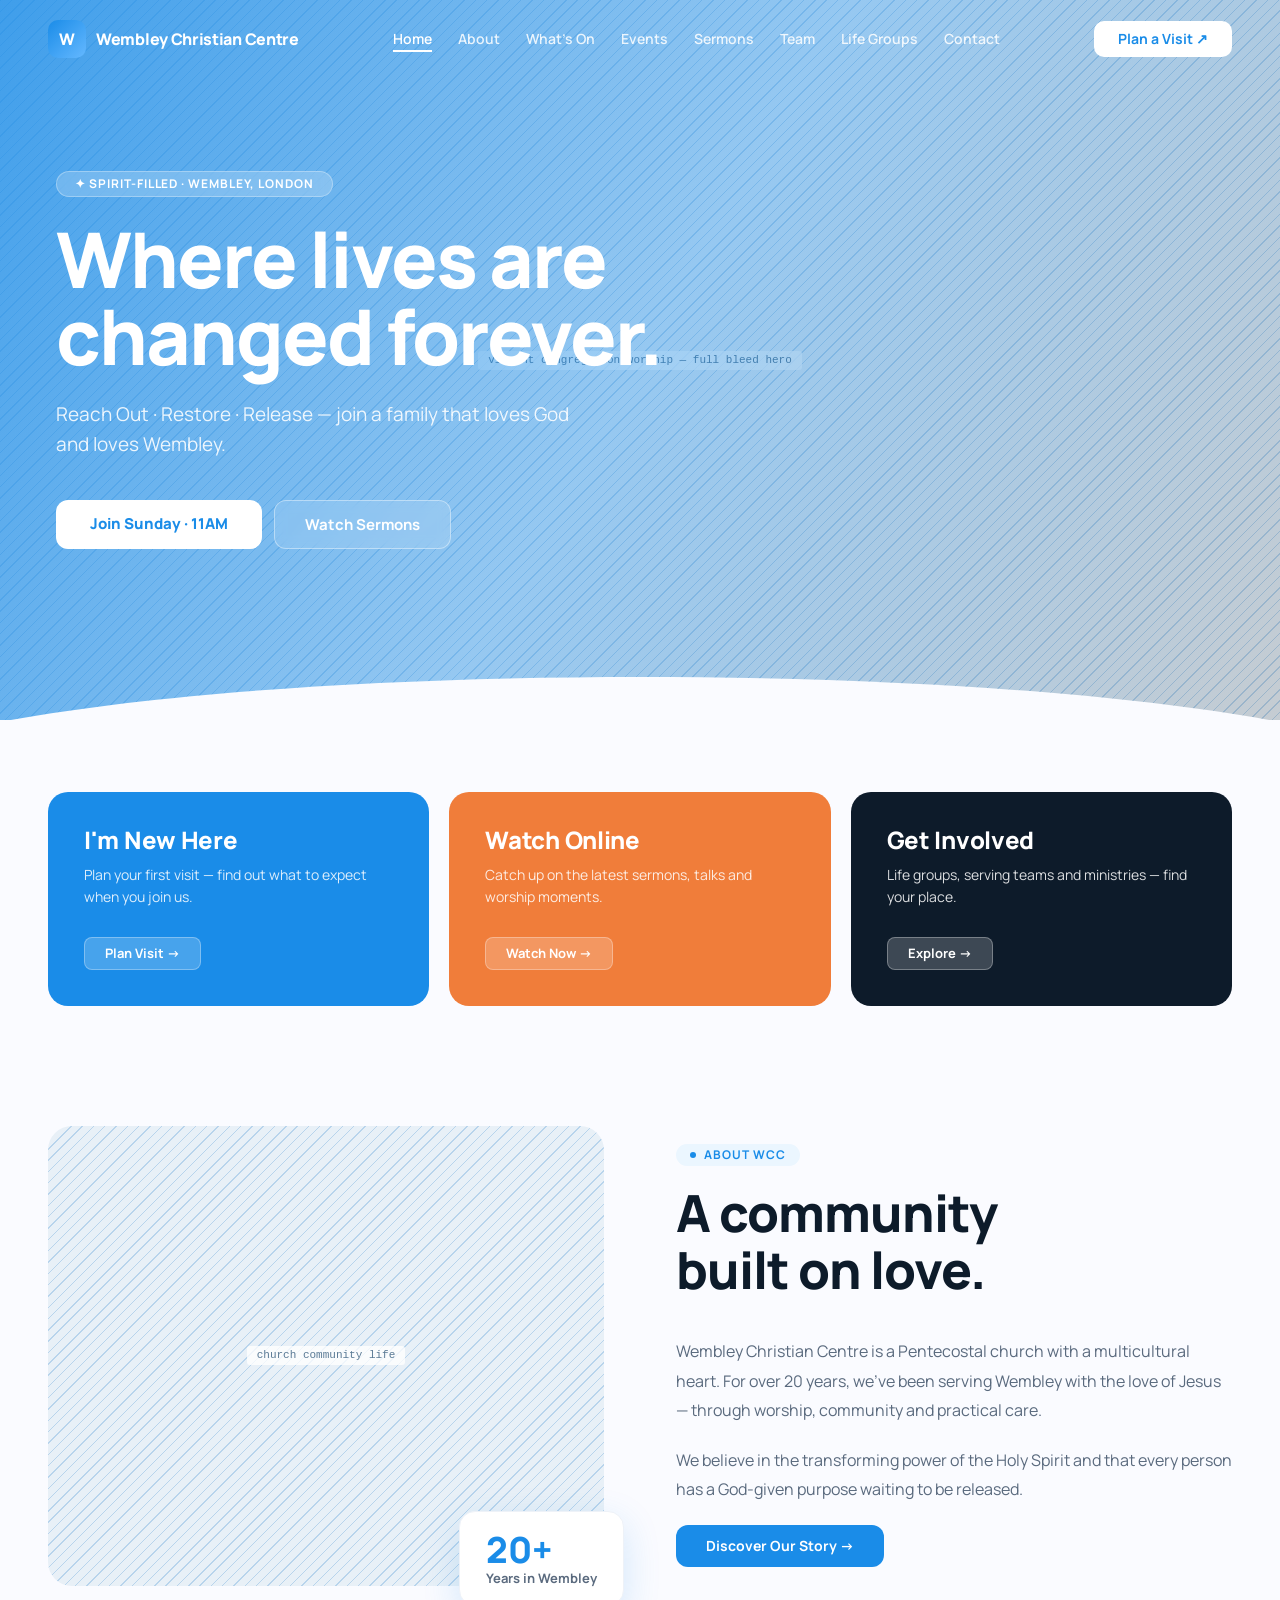
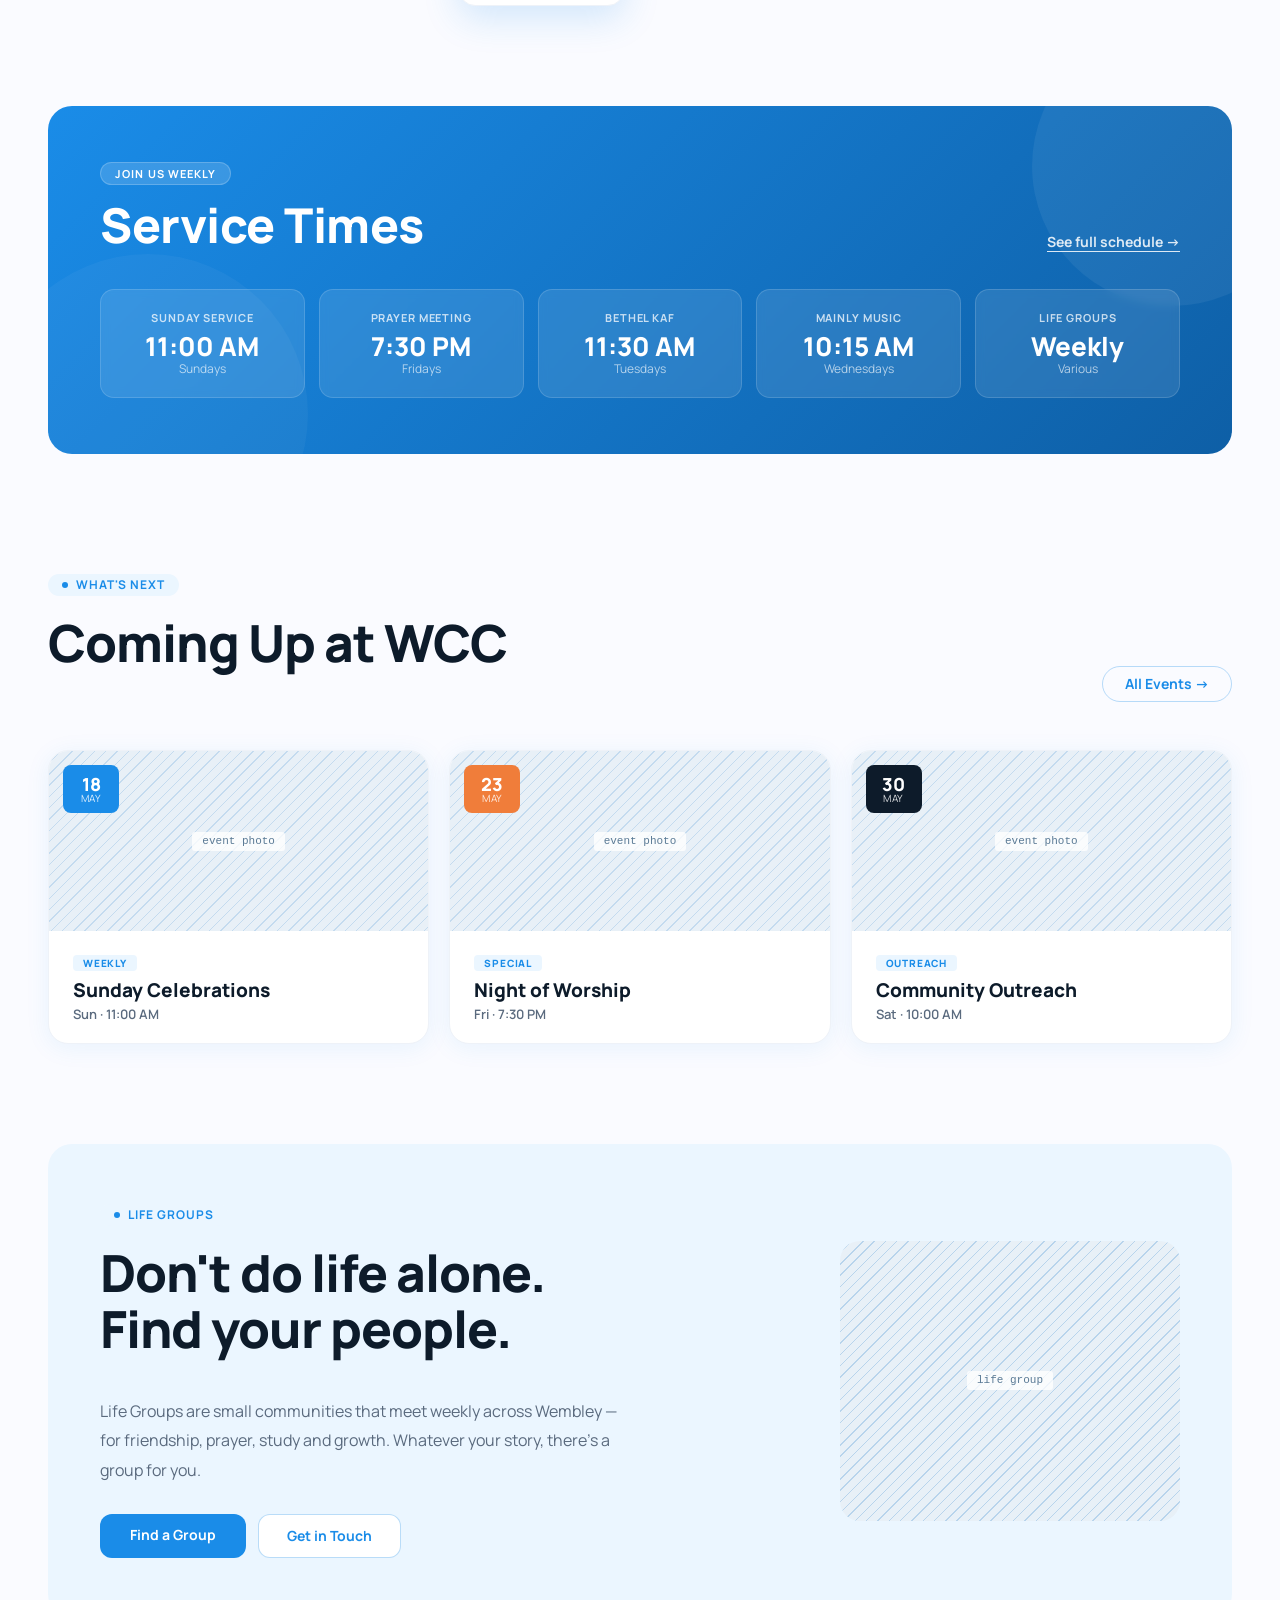
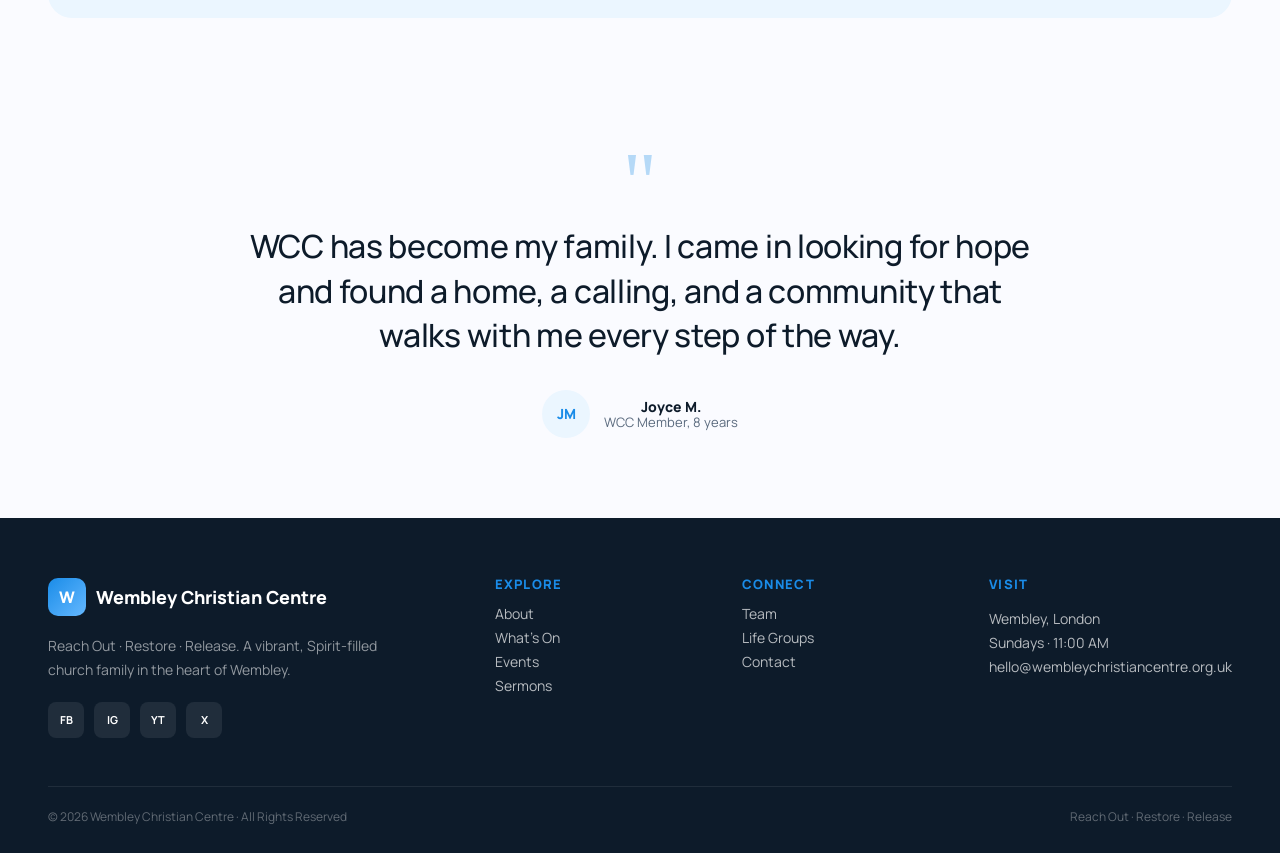
==== wcc-site/index.html @ 2cfce7b0 "Add full WCC website — 8-page static site (Design B Sunrise) Pure HTML/CSS implementation of the Wem" ====
<!DOCTYPE html>
<html lang="en">
<head>
  <meta charset="UTF-8">
  <meta name="viewport" content="width=device-width, initial-scale=1.0">
  <title>Wembley Christian Centre — Reach Out · Restore · Release</title>
  <link rel="preconnect" href="https://fonts.googleapis.com">
  <link rel="preconnect" href="https://fonts.gstatic.com" crossorigin>
  <link href="https://fonts.googleapis.com/css2?family=Manrope:wght@300;400;500;600;700;800;900&display=swap" rel="stylesheet">
  <link rel="stylesheet" href="shared.css">
  <style>
    *, *::before, *::after { margin: 0; padding: 0; box-sizing: border-box; }

    :root {
      --blue:      #1A8CE8;
      --blue-dark: #0E5FA6;
      --blue-soft: #EBF6FF;
      --orange:    #F07D3A;
      --dark:      #0D1B2A;
      --muted:     #5A6A7E;
      --bg:        #FAFBFF;
      --font:      'Manrope', sans-serif;
    }

    html { scroll-behavior: smooth; }
    body { background: var(--bg); font-family: var(--font); color: var(--dark); line-height: 1; }
    a { color: inherit; text-decoration: none; }
    img { display: block; width: 100%; }

    /* ── Placeholder image ── */
    .img-placeholder {
      width: 100%;
      background: repeating-linear-gradient(135deg, #b8d4ec 0, #b8d4ec 1px, #e8f0f7 0, #e8f0f7 8px);
      display: flex; align-items: center; justify-content: center;
    }
    .img-placeholder span {
      font-family: monospace; font-size: 11px; color: #5a7a95;
      background: rgba(255,255,255,0.78); padding: 4px 10px; border-radius: 3px;
    }

    /* ─────────────────────────────────
       NAV
    ───────────────────────────────── */
    .nav {
      display: flex; justify-content: space-between; align-items: center;
      padding: 20px 48px;
      position: absolute; top: 0; left: 0; right: 0; z-index: 20;
    }
    .nav--light {
      position: relative;
      background: #fff;
      border-bottom: 1px solid #EEF2F8;
    }
    .nav__logo {
      display: flex; align-items: center; gap: 10px;
    }
    .nav__logo-mark {
      width: 38px; height: 38px; border-radius: 10px;
      background: linear-gradient(135deg, var(--blue), #64B8FF);
      display: flex; align-items: center; justify-content: center;
      flex-shrink: 0;
    }
    .nav__logo-mark span { color: #fff; font-weight: 900; font-size: 16px; }
    .nav__logo-name { font-size: 16px; font-weight: 800; color: #fff; letter-spacing: -0.3px; }
    .nav__links {
      display: flex; gap: 26px; list-style: none; font-size: 14px; font-weight: 600;
    }
    .nav__links a {
      color: rgba(255,255,255,0.85);
      padding-bottom: 2px;
      border-bottom: 2px solid transparent;
    }
    .nav__links a.active {
      color: #fff;
      border-bottom-color: #fff;
    }
    .nav__cta {
      background: #fff; color: var(--blue);
      border-radius: 10px; padding: 11px 24px;
      font-weight: 700; font-size: 14px;
      white-space: nowrap;
    }

    /* ─────────────────────────────────
       HERO
    ───────────────────────────────── */
    .hero {
      position: relative; overflow: hidden; height: 720px;
    }
    .hero__bg {
      position: absolute; inset: 0; height: 100%;
    }
    .hero__overlay {
      position: absolute; inset: 0;
      background: linear-gradient(120deg, rgba(26,140,232,0.82) 0%, rgba(26,140,232,0.4) 50%, rgba(0,0,0,0.15) 100%);
    }
    .hero__content {
      position: absolute; inset: 0;
      display: flex; flex-direction: column; justify-content: center;
      padding: 0 56px; max-width: 740px;
    }
    .hero__badge {
      background: rgba(255,255,255,0.2); backdrop-filter: blur(8px);
      border-radius: 40px; padding: 6px 18px;
      width: fit-content; margin-bottom: 24px;
      border: 1px solid rgba(255,255,255,0.3);
      font-size: 12px; font-weight: 700; color: #fff; letter-spacing: 0.08em;
    }
    .hero__h1 {
      font-size: clamp(48px, 6vw, 84px); font-weight: 900; color: #fff;
      line-height: 1.0; letter-spacing: -2px; margin-bottom: 24px;
    }
    .hero__sub {
      font-size: 19px; color: rgba(255,255,255,0.88); line-height: 1.6;
      margin-bottom: 40px; max-width: 520px;
    }
    .hero__btns { display: flex; gap: 12px; }
    .btn-white {
      background: #fff; color: var(--blue);
      border-radius: 12px; padding: 16px 34px;
      font-family: var(--font); font-weight: 800; font-size: 15px;
      display: inline-block;
    }
    .btn-ghost {
      background: rgba(255,255,255,0.12); color: #fff;
      border: 1.5px solid rgba(255,255,255,0.4);
      border-radius: 12px; padding: 16px 30px;
      font-family: var(--font); font-weight: 700; font-size: 15px;
      backdrop-filter: blur(6px); display: inline-block;
    }

    /* Curve divider */
    .curve-divider {
      position: absolute; bottom: -2px; left: 0; right: 0;
    }
    .curve-divider svg { width: 100%; height: 60px; display: block; }

    /* ─────────────────────────────────
       QUICK LINKS
    ───────────────────────────────── */
    .quick-links {
      padding: 72px 48px 60px; max-width: 1280px; margin: 0 auto;
    }
    .quick-links__grid {
      display: grid; grid-template-columns: repeat(3, 1fr); gap: 20px;
    }
    .quick-card {
      border-radius: 20px; padding: 36px; color: #fff; display: block;
      transition: transform 0.2s;
    }
    .quick-card:hover { transform: translateY(-3px); }
    .quick-card__title { font-size: 24px; font-weight: 800; margin-bottom: 12px; letter-spacing: -0.3px; }
    .quick-card__desc { font-size: 14px; opacity: 0.85; line-height: 1.6; margin-bottom: 28px; }
    .quick-card__btn {
      background: rgba(255,255,255,0.2); color: #fff;
      border: 1px solid rgba(255,255,255,0.3);
      border-radius: 8px; padding: 9px 20px;
      font-weight: 700; font-size: 13px; display: inline-block;
    }

    /* ─────────────────────────────────
       ABOUT
    ───────────────────────────────── */
    .about {
      padding: 60px 48px; max-width: 1280px; margin: 0 auto;
      display: grid; grid-template-columns: 1fr 1fr; gap: 72px; align-items: center;
    }
    .about__img-wrap { position: relative; }
    .about__img-wrap .img-placeholder { border-radius: 24px; height: 460px; }
    .about__stat {
      position: absolute; bottom: -20px; right: -20px;
      background: #fff; border-radius: 16px; padding: 20px 26px;
      box-shadow: 0 12px 36px rgba(26,140,232,0.18);
      border: 1px solid #EEF2F8;
    }
    .about__stat-num { font-size: 36px; font-weight: 900; color: var(--blue); line-height: 1; }
    .about__stat-label { font-size: 13px; color: var(--muted); font-weight: 700; margin-top: 4px; }
    .about__body { font-size: 16px; color: var(--muted); line-height: 1.85; margin-bottom: 20px; }
    .btn-blue {
      background: var(--blue); color: #fff;
      border-radius: 12px; padding: 14px 30px;
      font-family: var(--font); font-weight: 700; font-size: 14px;
      display: inline-block;
    }

    /* ─────────────────────────────────
       SERVICE TIMES
    ───────────────────────────────── */
    .service-times { padding: 60px 48px; max-width: 1280px; margin: 0 auto; }
    .service-times__card {
      background: linear-gradient(135deg, var(--blue) 0%, var(--blue-dark) 100%);
      border-radius: 24px; padding: 56px 52px; color: #fff;
      position: relative; overflow: hidden;
    }
    .service-times__card::before {
      content: ''; position: absolute; top: -80px; right: -80px;
      width: 280px; height: 280px; border-radius: 50%;
      background: rgba(255,255,255,0.06);
    }
    .service-times__card::after {
      content: ''; position: absolute; bottom: -120px; left: -60px;
      width: 320px; height: 320px; border-radius: 50%;
      background: rgba(255,255,255,0.04);
    }
    .service-times__inner { position: relative; }
    .service-times__header {
      display: flex; justify-content: space-between; align-items: flex-end; margin-bottom: 40px;
    }
    .service-times__kicker {
      display: inline-flex; align-items: center; gap: 8px;
      background: rgba(255,255,255,0.15); border-radius: 40px; padding: 5px 14px;
      margin-bottom: 16px; border: 1px solid rgba(255,255,255,0.2);
      font-size: 11px; font-weight: 700; letter-spacing: 0.1em; text-transform: uppercase;
    }
    .service-times__h2 {
      font-size: clamp(32px, 4vw, 48px); font-weight: 800; letter-spacing: -0.5px;
    }
    .service-times__see-all {
      font-size: 14px; font-weight: 700; color: #fff;
      text-decoration: underline; text-underline-offset: 4px; opacity: 0.85;
    }
    .service-times__grid {
      display: grid; grid-template-columns: repeat(5, 1fr); gap: 14px;
    }
    .service-card {
      background: rgba(255,255,255,0.1); border-radius: 14px; padding: 22px 16px;
      text-align: center; border: 1px solid rgba(255,255,255,0.15);
      backdrop-filter: blur(4px);
    }
    .service-card__label {
      font-size: 11px; font-weight: 700; opacity: 0.75;
      text-transform: uppercase; letter-spacing: 0.08em; margin-bottom: 10px;
    }
    .service-card__time { font-size: 26px; font-weight: 900; line-height: 1; margin-bottom: 4px; }
    .service-card__day { font-size: 12px; opacity: 0.65; }

    /* ─────────────────────────────────
       EVENTS PREVIEW
    ───────────────────────────────── */
    .events-preview { padding: 60px 48px 40px; max-width: 1280px; margin: 0 auto; }
    .section-header {
      display: flex; justify-content: space-between; align-items: flex-end; margin-bottom: 40px;
    }
    .section-header__link {
      font-size: 14px; font-weight: 700; color: var(--blue);
      padding: 10px 22px;
      border: 1.5px solid rgba(26,140,232,0.3); border-radius: 50px;
      margin-bottom: 8px;
    }
    .events-grid { display: grid; grid-template-columns: repeat(3, 1fr); gap: 20px; }
    .event-card {
      background: #fff; border-radius: 20px; overflow: hidden;
      box-shadow: 0 4px 24px rgba(26,140,232,0.08);
      border: 1px solid #EEF2F8;
    }
    .event-card__img { position: relative; height: 180px; }
    .event-card__img .img-placeholder {
      position: absolute; inset: 0; height: 100%;
      background: repeating-linear-gradient(135deg, #c4dbef 0, #c4dbef 1px, #e8f0f7 0, #e8f0f7 8px);
    }
    .event-card__date-badge {
      position: absolute; top: 14px; left: 14px;
      color: #fff; border-radius: 8px; padding: 10px 12px;
      text-align: center; min-width: 56px;
    }
    .event-card__date-num { font-size: 18px; font-weight: 900; line-height: 1; }
    .event-card__date-mon { font-size: 10px; opacity: 0.85; text-transform: uppercase; letter-spacing: 0.05em; }
    .event-card__body { padding: 22px 24px; }
    .event-card__tag {
      display: inline-block; background: var(--blue-soft); color: var(--blue);
      font-size: 10px; font-weight: 800; padding: 3px 10px; border-radius: 4px;
      margin-bottom: 10px; text-transform: uppercase; letter-spacing: 0.08em;
    }
    .event-card__title { font-size: 19px; font-weight: 800; color: var(--dark); margin-bottom: 8px; }
    .event-card__time { font-size: 13px; color: var(--muted); font-weight: 600; }

    /* ─────────────────────────────────
       LIFE GROUPS CTA
    ───────────────────────────────── */
    .life-groups { padding: 60px 48px; max-width: 1280px; margin: 0 auto; }
    .life-groups__card {
      background: var(--blue-soft); border-radius: 24px; padding: 60px 52px;
      display: grid; grid-template-columns: 2fr 1fr; gap: 60px; align-items: center;
    }
    .life-groups__body { font-size: 16px; color: var(--muted); line-height: 1.85; margin-bottom: 28px; max-width: 540px; }
    .life-groups__btns { display: flex; gap: 12px; }
    .btn-outline {
      background: #fff; color: var(--blue);
      border: 1.5px solid rgba(26,140,232,0.3);
      border-radius: 12px; padding: 14px 28px;
      font-family: var(--font); font-weight: 700; font-size: 14px;
      display: inline-block;
    }
    .life-groups__img-wrap { position: relative; height: 280px; }
    .life-groups__img-wrap .img-placeholder { border-radius: 20px; height: 100%; }

    /* ─────────────────────────────────
       TESTIMONIAL
    ───────────────────────────────── */
    .testimonial {
      padding: 80px 48px; text-align: center; max-width: 880px; margin: 0 auto;
    }
    .testimonial__mark {
      font-size: 84px; color: var(--blue); line-height: 0.6; margin-bottom: 16px;
      font-family: Georgia, serif; opacity: 0.3;
    }
    .testimonial__quote {
      font-size: clamp(22px, 3vw, 32px); font-weight: 500; color: var(--dark);
      line-height: 1.4; letter-spacing: -0.3px; margin-bottom: 32px;
    }
    .testimonial__attr {
      display: flex; align-items: center; justify-content: center; gap: 14px;
    }
    .testimonial__avatar {
      width: 48px; height: 48px; border-radius: 50%;
      background: var(--blue-soft);
      display: flex; align-items: center; justify-content: center;
      font-weight: 800; color: var(--blue); font-size: 14px; flex-shrink: 0;
    }
    .testimonial__name { font-size: 14px; font-weight: 800; color: var(--dark); }
    .testimonial__role { font-size: 13px; color: var(--muted); margin-top: 2px; }

    /* ─────────────────────────────────
       SECTION HEAD
    ───────────────────────────────── */
    .section-head { margin-bottom: 40px; }
    .section-head--center { text-align: center; }
    .section-head__kicker {
      display: inline-flex; align-items: center; gap: 8px;
      background: var(--blue-soft); border-radius: 40px; padding: 5px 14px;
      margin-bottom: 18px;
    }
    .section-head__kicker-dot {
      width: 6px; height: 6px; border-radius: 50%; background: var(--blue);
    }
    .section-head__kicker-text {
      font-size: 12px; font-weight: 700; color: var(--blue);
      letter-spacing: 0.08em; text-transform: uppercase;
    }
    .section-head__h2 {
      font-size: clamp(32px, 4vw, 52px); font-weight: 800;
      line-height: 1.1; letter-spacing: -1px; color: var(--dark);
    }

    /* ─────────────────────────────────
       FOOTER
    ───────────────────────────────── */
    .footer {
      background: var(--dark); color: #fff;
      padding: 60px 48px 30px;
    }
    .footer__grid {
      display: grid; grid-template-columns: 2fr 1fr 1fr 1fr; gap: 48px;
      margin-bottom: 48px;
    }
    .footer__logo { display: flex; align-items: center; gap: 10px; margin-bottom: 18px; }
    .footer__brand { font-size: 18px; font-weight: 800; }
    .footer__tagline {
      font-size: 14px; color: rgba(255,255,255,0.55); line-height: 1.7;
      max-width: 360px; margin-bottom: 20px;
    }
    .footer__socials { display: flex; gap: 10px; }
    .footer__social {
      width: 36px; height: 36px; border-radius: 8px;
      background: rgba(255,255,255,0.08);
      display: flex; align-items: center; justify-content: center;
      font-size: 11px; font-weight: 700; cursor: pointer;
      color: #fff;
    }
    .footer__col-title {
      font-size: 13px; font-weight: 800; letter-spacing: 0.1em;
      text-transform: uppercase; color: var(--blue); margin-bottom: 16px;
    }
    .footer__col-link {
      display: block; font-size: 14px; color: rgba(255,255,255,0.7);
      margin-bottom: 10px;
    }
    .footer__col-link:hover { color: #fff; }
    .footer__address { font-size: 14px; color: rgba(255,255,255,0.7); line-height: 1.7; }
    .footer__bottom {
      border-top: 1px solid rgba(255,255,255,0.08); padding-top: 24px;
      display: flex; justify-content: space-between; align-items: center;
    }
    .footer__copy { font-size: 12px; color: rgba(255,255,255,0.35); }

    /* ─────────────────────────────────
       RESPONSIVE
    ───────────────────────────────── */
    @media (max-width: 1024px) {
      .about { grid-template-columns: 1fr; gap: 60px; }
      .service-times__grid { grid-template-columns: repeat(3, 1fr); }
      .footer__grid { grid-template-columns: 1fr 1fr; gap: 32px; }
    }

    @media (max-width: 768px) {
      .nav { padding: 16px 24px; }
      .nav__links, .nav__cta { display: none; }
      .hero { height: 580px; }
      .hero__content { padding: 0 24px; }
      .hero__h1 { letter-spacing: -1px; }
      .quick-links { padding: 48px 24px; }
      .quick-links__grid { grid-template-columns: 1fr; }
      .about { padding: 48px 24px; }
      .about__stat { right: 0; }
      .service-times { padding: 48px 24px; }
      .service-times__card { padding: 36px 28px; }
      .service-times__grid { grid-template-columns: repeat(2, 1fr); }
      .service-times__header { flex-direction: column; align-items: flex-start; gap: 16px; }
      .events-preview { padding: 48px 24px; }
      .events-grid { grid-template-columns: 1fr; }
      .section-header { flex-direction: column; align-items: flex-start; gap: 16px; }
      .life-groups { padding: 48px 24px; }
      .life-groups__card { grid-template-columns: 1fr; padding: 36px 28px; gap: 32px; }
      .testimonial { padding: 60px 24px; }
      .footer { padding: 48px 24px 24px; }
      .footer__grid { grid-template-columns: 1fr; gap: 28px; }
      .footer__bottom { flex-direction: column; gap: 8px; text-align: center; }
    }
  </style>
</head>
<body>

<!-- ═══════════════════════════════════════
     HERO
════════════════════════════════════════ -->
<section class="hero">
  <!-- background photo placeholder -->
  <div class="img-placeholder hero__bg">
    <span>vibrant congregation worship — full bleed hero</span>
  </div>
  <!-- gradient overlay -->
  <div class="hero__overlay"></div>

  <!-- NAV -->
  <nav class="nav">
    <a href="index.html" class="nav__logo">
      <div class="nav__logo-mark"><span>W</span></div>
      <span class="nav__logo-name">Wembley Christian Centre</span>
    </a>
    <ul class="nav__links">
      <li><a href="index.html" class="active">Home</a></li>
      <li><a href="about.html">About</a></li>
      <li><a href="services.html">What's On</a></li>
      <li><a href="events.html">Events</a></li>
      <li><a href="sermons.html">Sermons</a></li>
      <li><a href="team.html">Team</a></li>
      <li><a href="life-groups.html">Life Groups</a></li>
      <li><a href="contact.html">Contact</a></li>
    </ul>
    <a href="services.html" class="nav__cta">Plan a Visit ↗</a>
  </nav>

  <!-- Hero copy -->
  <div class="hero__content">
    <div class="hero__badge">✦ SPIRIT-FILLED · WEMBLEY, LONDON</div>
    <h1 class="hero__h1">Where lives are<br>changed forever.</h1>
    <p class="hero__sub">Reach Out · Restore · Release — join a family that loves God and loves Wembley.</p>
    <div class="hero__btns">
      <a href="services.html" class="btn-white">Join Sunday · 11AM</a>
      <a href="sermons.html" class="btn-ghost">Watch Sermons</a>
    </div>
  </div>

  <!-- Curve divider -->
  <div class="curve-divider">
    <svg viewBox="0 0 1280 60" preserveAspectRatio="none">
      <path d="M0,60 C320,0 960,0 1280,60 L1280,60 L0,60Z" fill="#FAFBFF"/>
    </svg>
  </div>
</section>

<!-- ═══════════════════════════════════════
     QUICK LINKS
════════════════════════════════════════ -->
<section class="quick-links">
  <div class="quick-links__grid">

    <a href="services.html" class="quick-card" style="background: #1A8CE8;">
      <div class="quick-card__title">I'm New Here</div>
      <div class="quick-card__desc">Plan your first visit — find out what to expect when you join us.</div>
      <span class="quick-card__btn">Plan Visit →</span>
    </a>

    <a href="sermons.html" class="quick-card" style="background: #F07D3A;">
      <div class="quick-card__title">Watch Online</div>
      <div class="quick-card__desc">Catch up on the latest sermons, talks and worship moments.</div>
      <span class="quick-card__btn">Watch Now →</span>
    </a>

    <a href="life-groups.html" class="quick-card" style="background: #0D1B2A;">
      <div class="quick-card__title">Get Involved</div>
      <div class="quick-card__desc">Life groups, serving teams and ministries — find your place.</div>
      <span class="quick-card__btn">Explore →</span>
    </a>

  </div>
</section>

<!-- ═══════════════════════════════════════
     ABOUT
════════════════════════════════════════ -->
<section class="about">
  <div class="about__img-wrap">
    <div class="img-placeholder" style="height:460px;border-radius:24px;">
      <span>church community life</span>
    </div>
    <div class="about__stat">
      <div class="about__stat-num">20+</div>
      <div class="about__stat-label">Years in Wembley</div>
    </div>
  </div>

  <div>
    <div class="section-head">
      <div class="section-head__kicker">
        <div class="section-head__kicker-dot"></div>
        <span class="section-head__kicker-text">About WCC</span>
      </div>
      <h2 class="section-head__h2">A community<br>built on love.</h2>
    </div>
    <p class="about__body">
      Wembley Christian Centre is a Pentecostal church with a multicultural heart. For over 20 years, we've been serving Wembley with the love of Jesus — through worship, community and practical care.
    </p>
    <p class="about__body">
      We believe in the transforming power of the Holy Spirit and that every person has a God-given purpose waiting to be released.
    </p>
    <a href="about.html" class="btn-blue">Discover Our Story →</a>
  </div>
</section>

<!-- ═══════════════════════════════════════
     SERVICE TIMES
════════════════════════════════════════ -->
<section class="service-times">
  <div class="service-times__card">
    <div class="service-times__inner">
      <div class="service-times__header">
        <div>
          <div class="service-times__kicker">Join Us Weekly</div>
          <h2 class="service-times__h2">Service Times</h2>
        </div>
        <a href="services.html" class="service-times__see-all">See full schedule →</a>
      </div>
      <div class="service-times__grid">

        <div class="service-card">
          <div class="service-card__label">Sunday Service</div>
          <div class="service-card__time">11:00 AM</div>
          <div class="service-card__day">Sundays</div>
        </div>

        <div class="service-card">
          <div class="service-card__label">Prayer Meeting</div>
          <div class="service-card__time">7:30 PM</div>
          <div class="service-card__day">Fridays</div>
        </div>

        <div class="service-card">
          <div class="service-card__label">Bethel Kaf</div>
          <div class="service-card__time">11:30 AM</div>
          <div class="service-card__day">Tuesdays</div>
        </div>

        <div class="service-card">
          <div class="service-card__label">Mainly Music</div>
          <div class="service-card__time">10:15 AM</div>
          <div class="service-card__day">Wednesdays</div>
        </div>

        <div class="service-card">
          <div class="service-card__label">Life Groups</div>
          <div class="service-card__time">Weekly</div>
          <div class="service-card__day">Various</div>
        </div>

      </div>
    </div>
  </div>
</section>

<!-- ═══════════════════════════════════════
     EVENTS PREVIEW
════════════════════════════════════════ -->
<section class="events-preview">
  <div class="section-header">
    <div class="section-head">
      <div class="section-head__kicker">
        <div class="section-head__kicker-dot"></div>
        <span class="section-head__kicker-text">What's Next</span>
      </div>
      <h2 class="section-head__h2">Coming Up at WCC</h2>
    </div>
    <a href="events.html" class="section-header__link">All Events →</a>
  </div>

  <div class="events-grid">

    <div class="event-card">
      <div class="event-card__img">
        <div class="img-placeholder"><span>event photo</span></div>
        <div class="event-card__date-badge" style="background:#1A8CE8;">
          <div class="event-card__date-num">18</div>
          <div class="event-card__date-mon">May</div>
        </div>
      </div>
      <div class="event-card__body">
        <span class="event-card__tag">Weekly</span>
        <div class="event-card__title">Sunday Celebrations</div>
        <div class="event-card__time">Sun · 11:00 AM</div>
      </div>
    </div>

    <div class="event-card">
      <div class="event-card__img">
        <div class="img-placeholder"><span>event photo</span></div>
        <div class="event-card__date-badge" style="background:#F07D3A;">
          <div class="event-card__date-num">23</div>
          <div class="event-card__date-mon">May</div>
        </div>
      </div>
      <div class="event-card__body">
        <span class="event-card__tag">Special</span>
        <div class="event-card__title">Night of Worship</div>
        <div class="event-card__time">Fri · 7:30 PM</div>
      </div>
    </div>

    <div class="event-card">
      <div class="event-card__img">
        <div class="img-placeholder"><span>event photo</span></div>
        <div class="event-card__date-badge" style="background:#0D1B2A;">
          <div class="event-card__date-num">30</div>
          <div class="event-card__date-mon">May</div>
        </div>
      </div>
      <div class="event-card__body">
        <span class="event-card__tag">Outreach</span>
        <div class="event-card__title">Community Outreach</div>
        <div class="event-card__time">Sat · 10:00 AM</div>
      </div>
    </div>

  </div>
</section>

<!-- ═══════════════════════════════════════
     LIFE GROUPS CTA
════════════════════════════════════════ -->
<section class="life-groups">
  <div class="life-groups__card">
    <div>
      <div class="section-head">
        <div class="section-head__kicker">
          <div class="section-head__kicker-dot"></div>
          <span class="section-head__kicker-text">Life Groups</span>
        </div>
        <h2 class="section-head__h2">Don't do life alone.<br>Find your people.</h2>
      </div>
      <p class="life-groups__body">
        Life Groups are small communities that meet weekly across Wembley — for friendship, prayer, study and growth. Whatever your story, there's a group for you.
      </p>
      <div class="life-groups__btns">
        <a href="life-groups.html" class="btn-blue">Find a Group</a>
        <a href="contact.html" class="btn-outline">Get in Touch</a>
      </div>
    </div>
    <div class="life-groups__img-wrap">
      <div class="img-placeholder" style="height:100%;border-radius:20px;">
        <span>life group</span>
      </div>
    </div>
  </div>
</section>

<!-- ═══════════════════════════════════════
     TESTIMONIAL
════════════════════════════════════════ -->
<section class="testimonial">
  <div class="testimonial__mark">"</div>
  <p class="testimonial__quote">
    WCC has become my family. I came in looking for hope and found a home, a calling, and a community that walks with me every step of the way.
  </p>
  <div class="testimonial__attr">
    <div class="testimonial__avatar">JM</div>
    <div>
      <div class="testimonial__name">Joyce M.</div>
      <div class="testimonial__role">WCC Member, 8 years</div>
    </div>
  </div>
</section>

<!-- ═══════════════════════════════════════
     FOOTER
════════════════════════════════════════ -->
<footer class="footer">
  <div class="footer__grid">

    <div>
      <div class="footer__logo">
        <div class="nav__logo-mark"><span>W</span></div>
        <div class="footer__brand">Wembley Christian Centre</div>
      </div>
      <p class="footer__tagline">
        Reach Out · Restore · Release. A vibrant, Spirit-filled church family in the heart of Wembley.
      </p>
      <div class="footer__socials">
        <a href="#" class="footer__social">FB</a>
        <a href="#" class="footer__social">IG</a>
        <a href="#" class="footer__social">YT</a>
        <a href="#" class="footer__social">X</a>
      </div>
    </div>

    <div>
      <div class="footer__col-title">Explore</div>
      <a href="about.html" class="footer__col-link">About</a>
      <a href="services.html" class="footer__col-link">What's On</a>
      <a href="events.html" class="footer__col-link">Events</a>
      <a href="sermons.html" class="footer__col-link">Sermons</a>
    </div>

    <div>
      <div class="footer__col-title">Connect</div>
      <a href="team.html" class="footer__col-link">Team</a>
      <a href="life-groups.html" class="footer__col-link">Life Groups</a>
      <a href="contact.html" class="footer__col-link">Contact</a>
    </div>

    <div>
      <div class="footer__col-title">Visit</div>
      <div class="footer__address">
        Wembley, London<br>
        Sundays · 11:00 AM<br>
        hello@wembleychristiancentre.org.uk
      </div>
    </div>

  </div>

  <div class="footer__bottom">
    <div class="footer__copy">© 2026 Wembley Christian Centre · All Rights Reserved</div>
    <div class="footer__copy">Reach Out · Restore · Release</div>
  </div>
</footer>

</body>
</html>
---- wcc-site/shared.css ----
/* WCC Shared Styles — Design B "Sunrise" */

:root {
  --blue:      #1A8CE8;
  --blue-dark: #0E5FA6;
  --blue-soft: #EBF6FF;
  --orange:    #F07D3A;
  --dark:      #0D1B2A;
  --muted:     #5A6A7E;
  --bg:        #FAFBFF;
  --font:      'Manrope', sans-serif;
}

*, *::before, *::after { margin: 0; padding: 0; box-sizing: border-box; }
html { scroll-behavior: smooth; }
body { background: var(--bg); font-family: var(--font); color: var(--dark); line-height: 1; }
a { color: inherit; text-decoration: none; }
img { display: block; width: 100%; }
input, textarea, select { font-family: inherit; }
input:focus, textarea:focus, select:focus { outline: 2px solid var(--blue); outline-offset: 0; }

/* ── Placeholder image ── */
.img-placeholder {
  width: 100%;
  background: repeating-linear-gradient(135deg, #b8d4ec 0, #b8d4ec 1px, #e8f0f7 0, #e8f0f7 8px);
  display: flex; align-items: center; justify-content: center;
}
.img-placeholder span {
  font-family: monospace; font-size: 11px; color: #5a7a95;
  background: rgba(255,255,255,0.78); padding: 4px 10px; border-radius: 3px;
  pointer-events: none;
}

/* ─────────────────────────────────
   NAV
───────────────────────────────── */
.nav {
  display: flex; justify-content: space-between; align-items: center;
  padding: 20px 48px;
  position: absolute; top: 0; left: 0; right: 0; z-index: 20;
}
.nav__logo { display: flex; align-items: center; gap: 10px; }
.nav__logo-mark {
  width: 38px; height: 38px; border-radius: 10px;
  background: linear-gradient(135deg, var(--blue), #64B8FF);
  display: flex; align-items: center; justify-content: center; flex-shrink: 0;
}
.nav__logo-mark span { color: #fff; font-weight: 900; font-size: 16px; }
.nav__logo-name { font-size: 16px; font-weight: 800; color: #fff; letter-spacing: -0.3px; }
.nav__links { display: flex; gap: 26px; list-style: none; font-size: 14px; font-weight: 600; }
.nav__links a { color: rgba(255,255,255,0.85); padding-bottom: 2px; border-bottom: 2px solid transparent; }
.nav__links a.active { color: #fff; border-bottom-color: #fff; }
.nav__cta {
  background: #fff; color: var(--blue); border-radius: 10px; padding: 11px 24px;
  font-weight: 700; font-size: 14px; white-space: nowrap; display: inline-block;
}

/* ─────────────────────────────────
   PAGE HERO (non-home pages)
───────────────────────────────── */
.page-hero { position: relative; height: 440px; overflow: hidden; }
.page-hero__bg { position: absolute; inset: 0; height: 100%; }
.page-hero__overlay {
  position: absolute; inset: 0;
  background: linear-gradient(120deg, rgba(26,140,232,0.85) 0%, rgba(26,140,232,0.4) 60%, rgba(0,0,0,0.2) 100%);
}
.page-hero__content {
  position: absolute; inset: 0;
  padding: 96px 48px 40px;
  display: flex; flex-direction: column; justify-content: center;
}
.page-hero__badge {
  background: rgba(255,255,255,0.2); backdrop-filter: blur(8px);
  border-radius: 40px; padding: 6px 18px; width: fit-content; margin-bottom: 22px;
  border: 1px solid rgba(255,255,255,0.3);
  font-size: 12px; font-weight: 700; color: #fff; letter-spacing: 0.1em; text-transform: uppercase;
}
.page-hero__h1 {
  font-size: clamp(40px, 5.5vw, 68px); font-weight: 900; color: #fff;
  line-height: 1.05; letter-spacing: -1.5px; margin-bottom: 16px; max-width: 720px;
}
.page-hero__sub {
  font-size: 18px; color: rgba(255,255,255,0.85); line-height: 1.6; max-width: 560px;
}

/* ─────────────────────────────────
   CURVE DIVIDER
───────────────────────────────── */
.curve-divider { position: absolute; bottom: -2px; left: 0; right: 0; }
.curve-divider svg { width: 100%; height: 60px; display: block; }

/* ─────────────────────────────────
   SECTION HEAD
───────────────────────────────── */
.section-head { margin-bottom: 40px; }
.section-head--center { text-align: center; }
.section-head__kicker {
  display: inline-flex; align-items: center; gap: 8px;
  background: var(--blue-soft); border-radius: 40px; padding: 5px 14px; margin-bottom: 18px;
}
.section-head__kicker-dot { width: 6px; height: 6px; border-radius: 50%; background: var(--blue); }
.section-head__kicker-text {
  font-size: 12px; font-weight: 700; color: var(--blue); letter-spacing: 0.08em; text-transform: uppercase;
}
.section-head__h2 {
  font-size: clamp(32px, 4vw, 52px); font-weight: 800;
  line-height: 1.1; letter-spacing: -1px; color: var(--dark);
}
.section-head__subtitle {
  font-size: 17px; color: var(--muted); line-height: 1.7; max-width: 600px; margin-top: 16px;
}
.section-head--center .section-head__subtitle { margin-left: auto; margin-right: auto; }

/* ─────────────────────────────────
   BUTTONS
───────────────────────────────── */
.btn-blue {
  background: var(--blue); color: #fff; border-radius: 12px; padding: 14px 30px;
  font-family: var(--font); font-weight: 700; font-size: 14px; display: inline-block; cursor: pointer;
  border: none;
}
.btn-blue:hover { background: var(--blue-dark); }
.btn-white {
  background: #fff; color: var(--blue); border-radius: 12px; padding: 16px 34px;
  font-family: var(--font); font-weight: 800; font-size: 15px; display: inline-block; cursor: pointer;
}
.btn-ghost {
  background: rgba(255,255,255,0.12); color: #fff;
  border: 1.5px solid rgba(255,255,255,0.4); border-radius: 12px; padding: 16px 30px;
  font-family: var(--font); font-weight: 700; font-size: 15px;
  backdrop-filter: blur(6px); display: inline-block; cursor: pointer;
}
.btn-outline {
  background: #fff; color: var(--blue);
  border: 1.5px solid rgba(26,140,232,0.3); border-radius: 12px; padding: 14px 28px;
  font-family: var(--font); font-weight: 700; font-size: 14px; display: inline-block; cursor: pointer;
}
.btn-soft {
  background: var(--blue-soft); color: var(--blue); border: none; border-radius: 12px;
  padding: 13px 24px; font-family: var(--font); font-weight: 700; font-size: 14px;
  display: inline-block; cursor: pointer;
}

/* ─────────────────────────────────
   FOOTER
───────────────────────────────── */
.footer { background: var(--dark); color: #fff; padding: 60px 48px 30px; }
.footer__grid {
  display: grid; grid-template-columns: 2fr 1fr 1fr 1fr; gap: 48px; margin-bottom: 48px;
}
.footer__logo { display: flex; align-items: center; gap: 10px; margin-bottom: 18px; }
.footer__brand { font-size: 18px; font-weight: 800; }
.footer__tagline {
  font-size: 14px; color: rgba(255,255,255,0.55); line-height: 1.7; max-width: 360px; margin-bottom: 20px;
}
.footer__socials { display: flex; gap: 10px; }
.footer__social {
  width: 36px; height: 36px; border-radius: 8px; background: rgba(255,255,255,0.08);
  display: flex; align-items: center; justify-content: center;
  font-size: 11px; font-weight: 700; cursor: pointer; color: #fff;
}
.footer__social:hover { background: rgba(255,255,255,0.16); }
.footer__col-title {
  font-size: 13px; font-weight: 800; letter-spacing: 0.1em;
  text-transform: uppercase; color: var(--blue); margin-bottom: 16px;
}
.footer__col-link { display: block; font-size: 14px; color: rgba(255,255,255,0.7); margin-bottom: 10px; }
.footer__col-link:hover { color: #fff; }
.footer__address { font-size: 14px; color: rgba(255,255,255,0.7); line-height: 1.7; }
.footer__bottom {
  border-top: 1px solid rgba(255,255,255,0.08); padding-top: 24px;
  display: flex; justify-content: space-between; align-items: center;
}
.footer__copy { font-size: 12px; color: rgba(255,255,255,0.35); }

/* ─────────────────────────────────
   PILL FILTER BUTTONS
───────────────────────────────── */
.filter-bar { display: flex; gap: 10px; flex-wrap: wrap; }
.filter-btn {
  background: #fff; color: var(--muted);
  border: 1.5px solid #E0E8F2; border-radius: 50px;
  padding: 9px 20px; font-family: var(--font); font-weight: 700; font-size: 13px; cursor: pointer;
  transition: all 0.15s;
}
.filter-btn.active, .filter-btn:hover {
  background: var(--blue); color: #fff; border-color: var(--blue);
}

/* ─────────────────────────────────
   RESPONSIVE
───────────────────────────────── */
@media (max-width: 1024px) {
  .footer__grid { grid-template-columns: 1fr 1fr; gap: 32px; }
}
@media (max-width: 768px) {
  .nav { padding: 16px 24px; }
  .nav__links, .nav__cta { display: none; }
  .page-hero { height: 380px; }
  .page-hero__content { padding: 80px 24px 32px; }
  .footer { padding: 48px 24px 24px; }
  .footer__grid { grid-template-columns: 1fr; gap: 28px; }
  .footer__bottom { flex-direction: column; gap: 8px; text-align: center; }
}
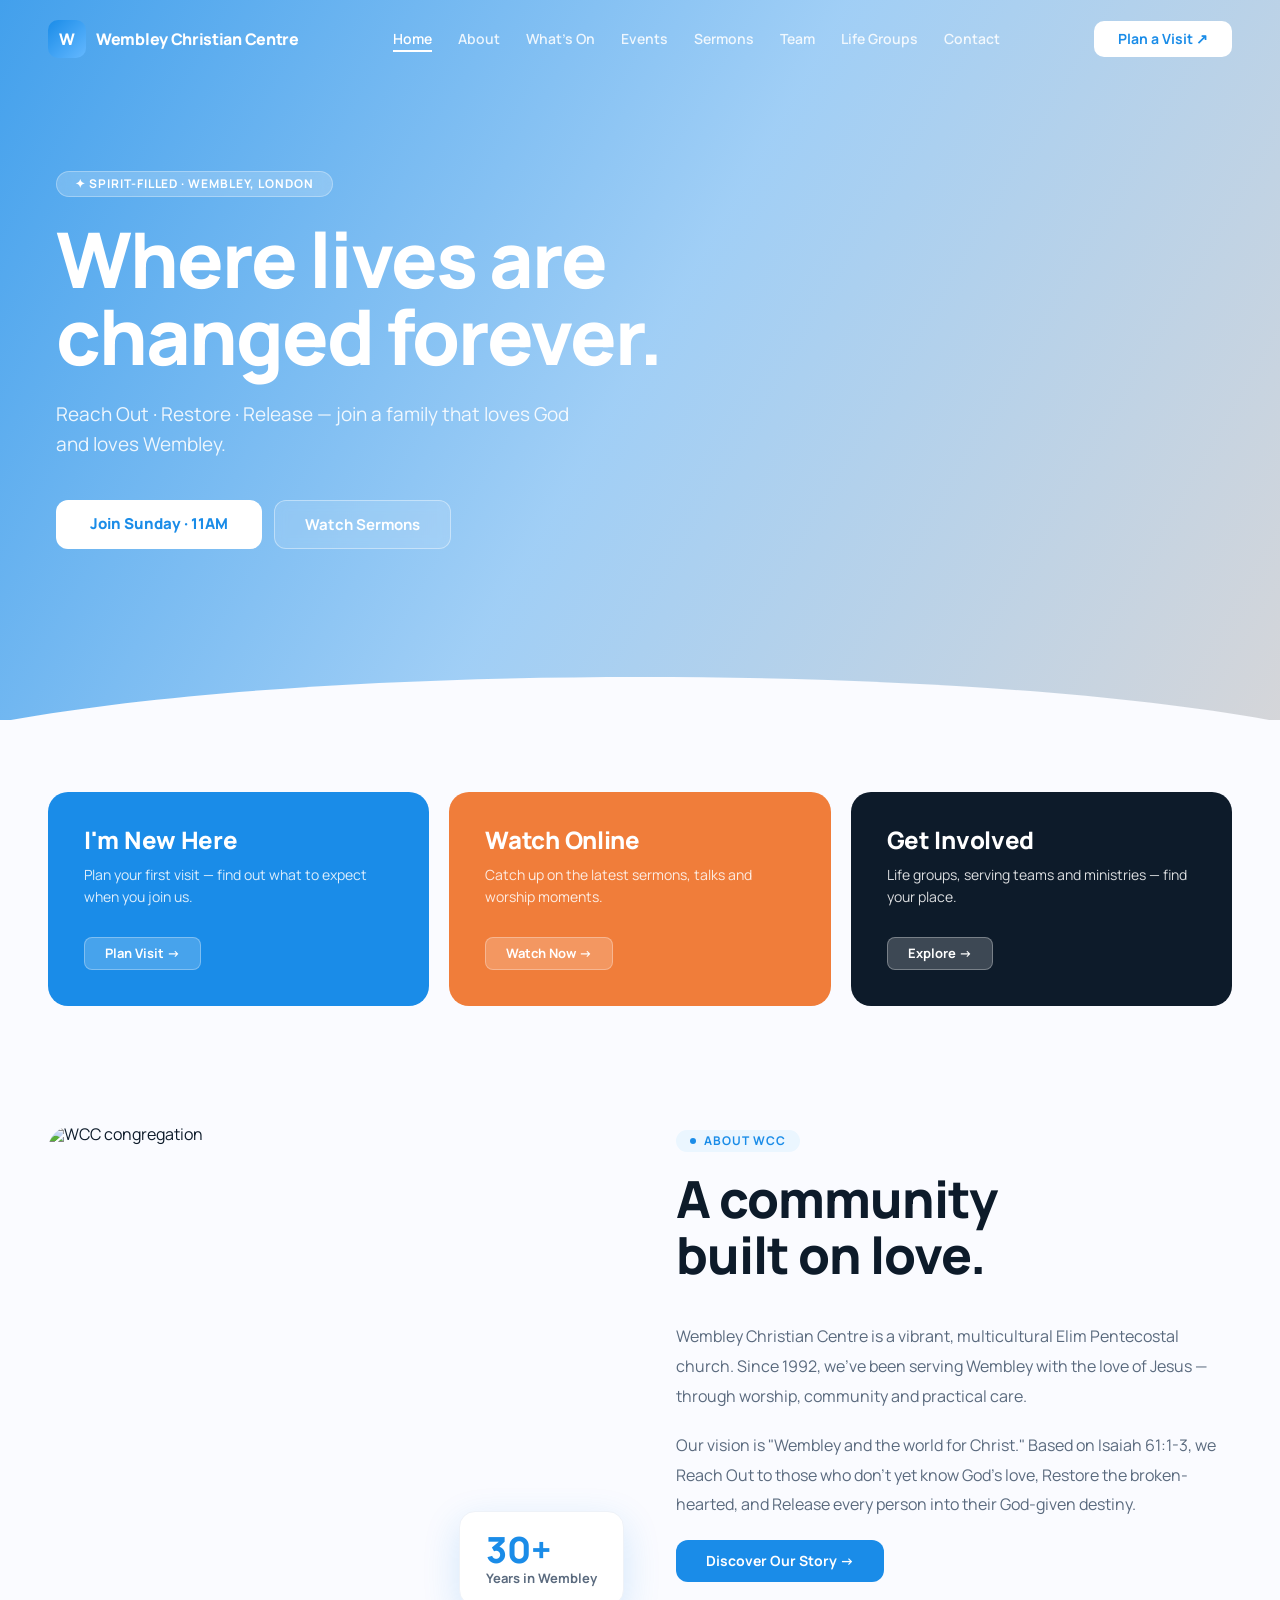
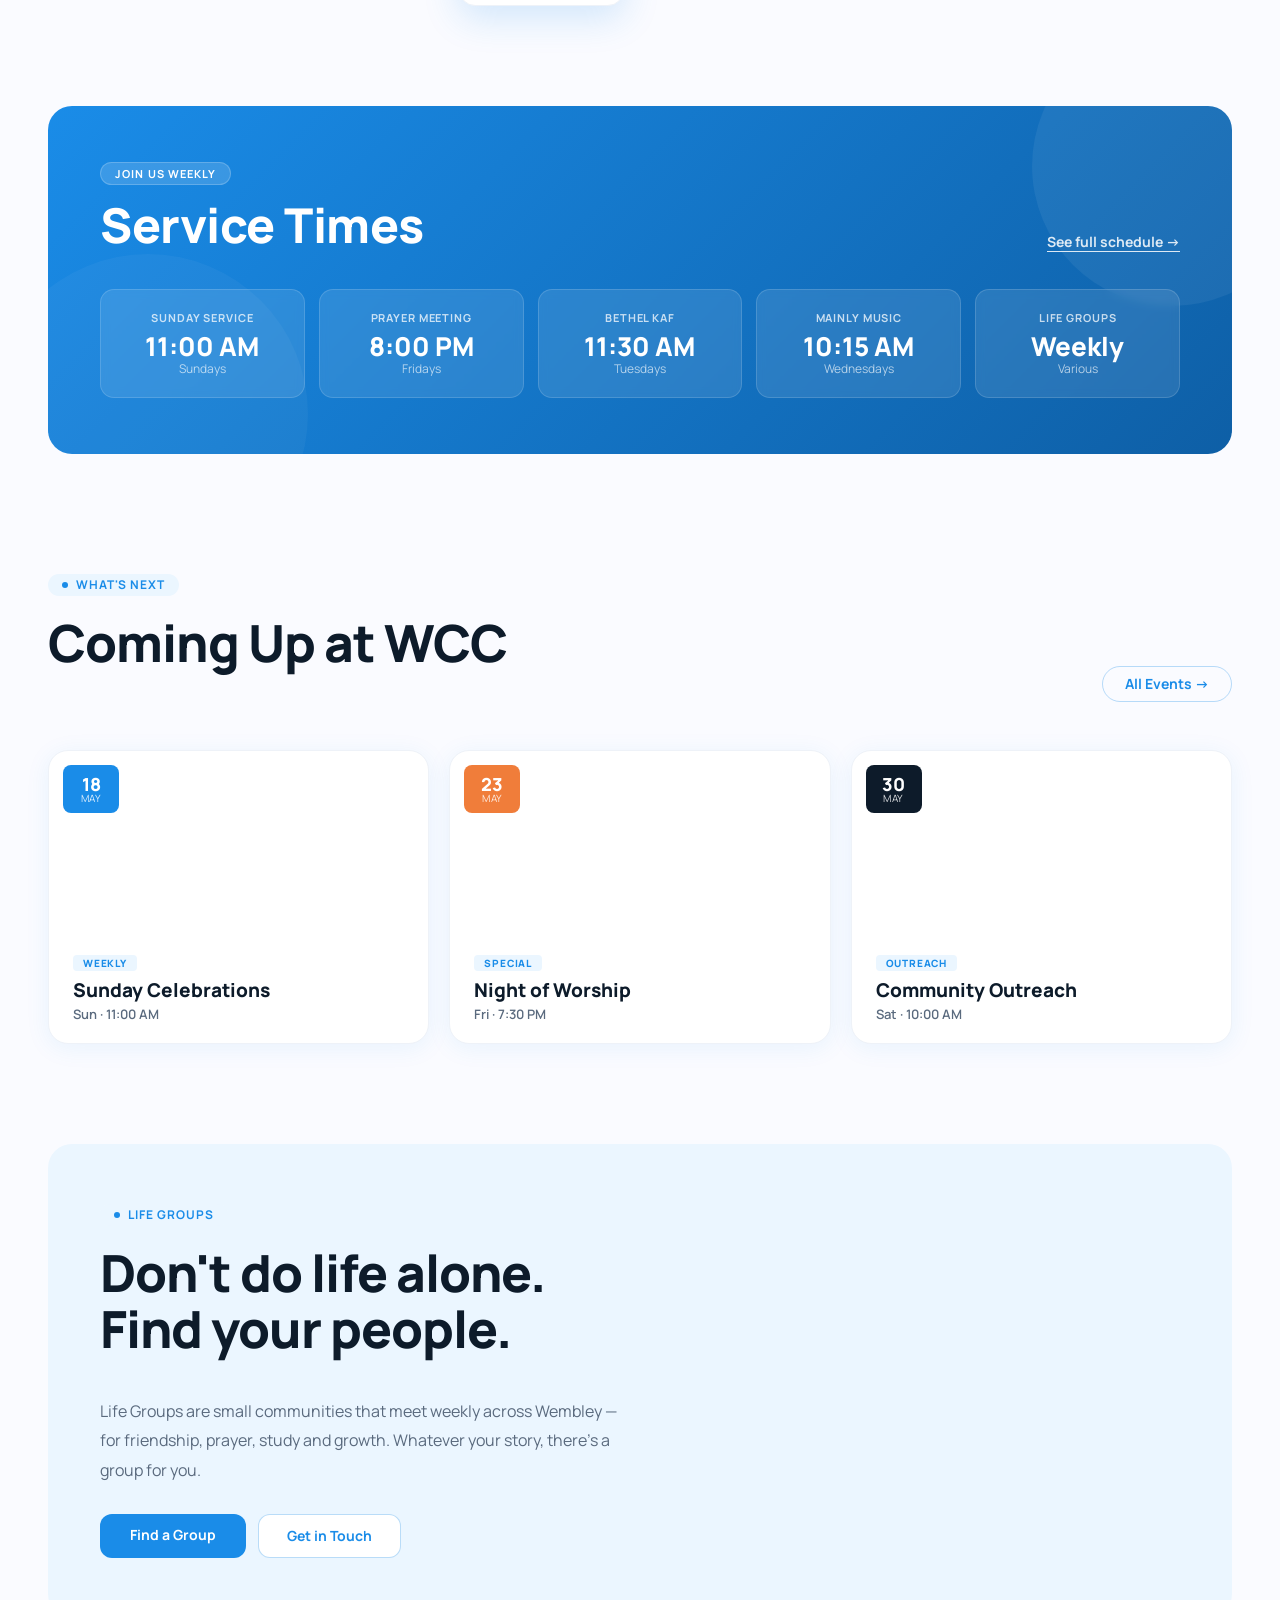
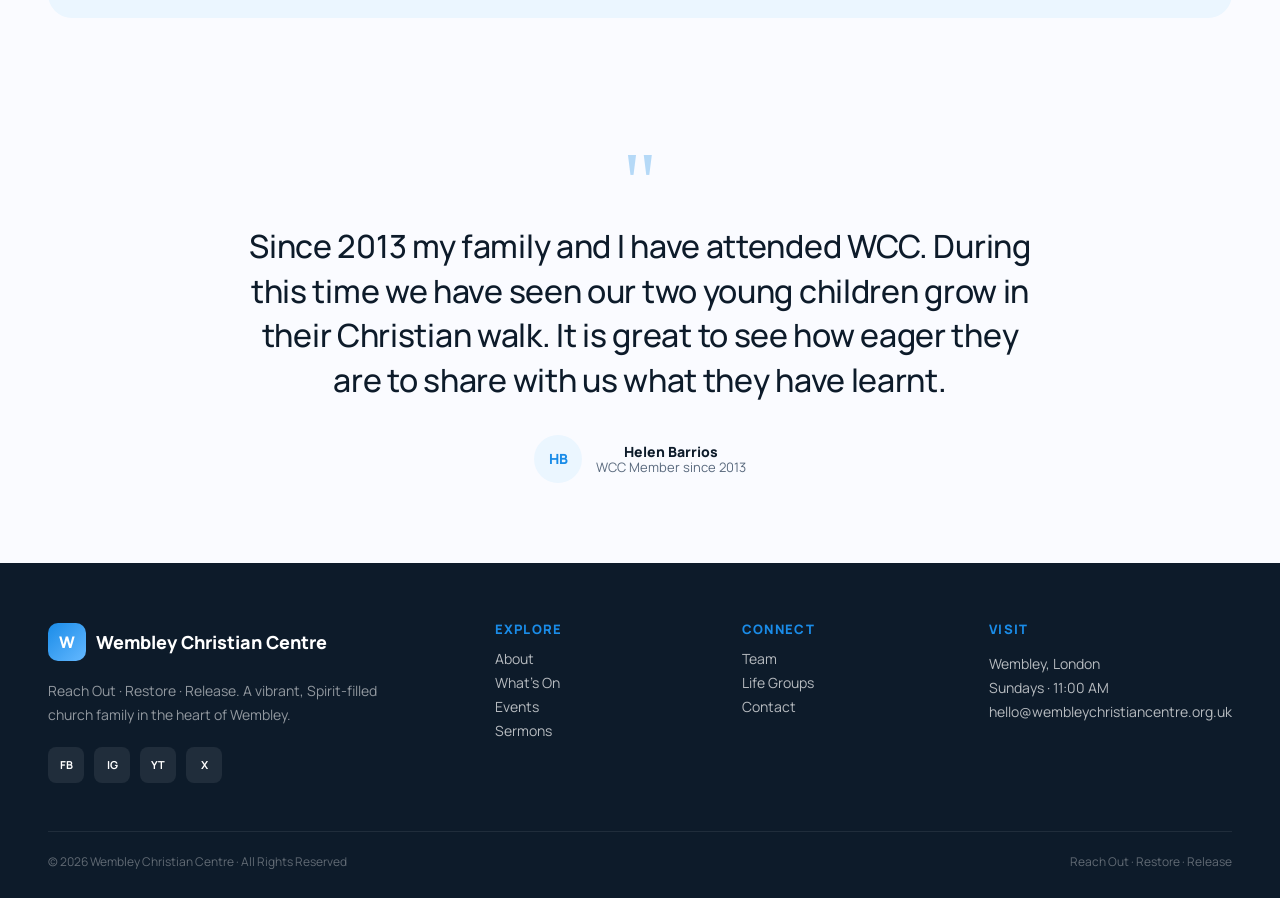
==== commit ba1dfd27: "Replace all placeholder content with real WCC images and text - Swap in real photos from wembleychri" ====
--- a/wcc-site/index.html
+++ b/wcc-site/index.html
@@ -424,10 +424,7 @@
      HERO
 ════════════════════════════════════════ -->
 <section class="hero">
-  <!-- background photo placeholder -->
-  <div class="img-placeholder hero__bg">
-    <span>vibrant congregation worship — full bleed hero</span>
-  </div>
+  <div class="hero__bg" style="background:url('http://wembleychristiancentre.org.uk/wp-content/uploads/2014/11/Reach-Out.png') center/cover no-repeat;"></div>
   <!-- gradient overlay -->
   <div class="hero__overlay"></div>
 
@@ -501,11 +498,9 @@
 ════════════════════════════════════════ -->
 <section class="about">
   <div class="about__img-wrap">
-    <div class="img-placeholder" style="height:460px;border-radius:24px;">
-      <span>church community life</span>
-    </div>
+    <img src="http://wembleychristiancentre.org.uk/wp-content/uploads/2017/06/jf.jpg" style="height:460px;border-radius:24px;width:100%;object-fit:cover;display:block;" alt="WCC congregation">
     <div class="about__stat">
-      <div class="about__stat-num">20+</div>
+      <div class="about__stat-num">30+</div>
       <div class="about__stat-label">Years in Wembley</div>
     </div>
   </div>
@@ -519,10 +514,10 @@
       <h2 class="section-head__h2">A community<br>built on love.</h2>
     </div>
     <p class="about__body">
-      Wembley Christian Centre is a Pentecostal church with a multicultural heart. For over 20 years, we've been serving Wembley with the love of Jesus — through worship, community and practical care.
+      Wembley Christian Centre is a vibrant, multicultural Elim Pentecostal church. Since 1992, we've been serving Wembley with the love of Jesus — through worship, community and practical care.
     </p>
     <p class="about__body">
-      We believe in the transforming power of the Holy Spirit and that every person has a God-given purpose waiting to be released.
+      Our vision is "Wembley and the world for Christ." Based on Isaiah 61:1-3, we Reach Out to those who don't yet know God's love, Restore the broken-hearted, and Release every person into their God-given destiny.
     </p>
     <a href="about.html" class="btn-blue">Discover Our Story →</a>
   </div>
@@ -551,7 +546,7 @@
 
         <div class="service-card">
           <div class="service-card__label">Prayer Meeting</div>
-          <div class="service-card__time">7:30 PM</div>
+          <div class="service-card__time">8:00 PM</div>
           <div class="service-card__day">Fridays</div>
         </div>
 
@@ -597,7 +592,7 @@
 
     <div class="event-card">
       <div class="event-card__img">
-        <div class="img-placeholder"><span>event photo</span></div>
+        <div style="position:absolute;inset:0;background:url('http://wembleychristiancentre.org.uk/wp-content/uploads/2015/01/sundayservices.png') center/cover no-repeat;"></div>
         <div class="event-card__date-badge" style="background:#1A8CE8;">
           <div class="event-card__date-num">18</div>
           <div class="event-card__date-mon">May</div>
@@ -612,7 +607,7 @@
 
     <div class="event-card">
       <div class="event-card__img">
-        <div class="img-placeholder"><span>event photo</span></div>
+        <div style="position:absolute;inset:0;background:url('http://wembleychristiancentre.org.uk/wp-content/uploads/2014/11/Reach-Out.png') center/cover no-repeat;"></div>
         <div class="event-card__date-badge" style="background:#F07D3A;">
           <div class="event-card__date-num">23</div>
           <div class="event-card__date-mon">May</div>
@@ -627,7 +622,7 @@
 
     <div class="event-card">
       <div class="event-card__img">
-        <div class="img-placeholder"><span>event photo</span></div>
+        <div style="position:absolute;inset:0;background:url('http://wembleychristiancentre.org.uk/wp-content/uploads/2014/11/wembley11.png') center/cover no-repeat;"></div>
         <div class="event-card__date-badge" style="background:#0D1B2A;">
           <div class="event-card__date-num">30</div>
           <div class="event-card__date-mon">May</div>
@@ -665,9 +660,7 @@
       </div>
     </div>
     <div class="life-groups__img-wrap">
-      <div class="img-placeholder" style="height:100%;border-radius:20px;">
-        <span>life group</span>
-      </div>
+      <div style="height:100%;border-radius:20px;background:url('http://wembleychristiancentre.org.uk/wp-content/uploads/2014/11/life-groups.png') center/cover no-repeat;"></div>
     </div>
   </div>
 </section>
@@ -678,13 +671,13 @@
 <section class="testimonial">
   <div class="testimonial__mark">"</div>
   <p class="testimonial__quote">
-    WCC has become my family. I came in looking for hope and found a home, a calling, and a community that walks with me every step of the way.
+    Since 2013 my family and I have attended WCC. During this time we have seen our two young children grow in their Christian walk. It is great to see how eager they are to share with us what they have learnt.
   </p>
   <div class="testimonial__attr">
-    <div class="testimonial__avatar">JM</div>
+    <div class="testimonial__avatar">HB</div>
     <div>
-      <div class="testimonial__name">Joyce M.</div>
-      <div class="testimonial__role">WCC Member, 8 years</div>
+      <div class="testimonial__name">Helen Barrios</div>
+      <div class="testimonial__role">WCC Member since 2013</div>
     </div>
   </div>
 </section>
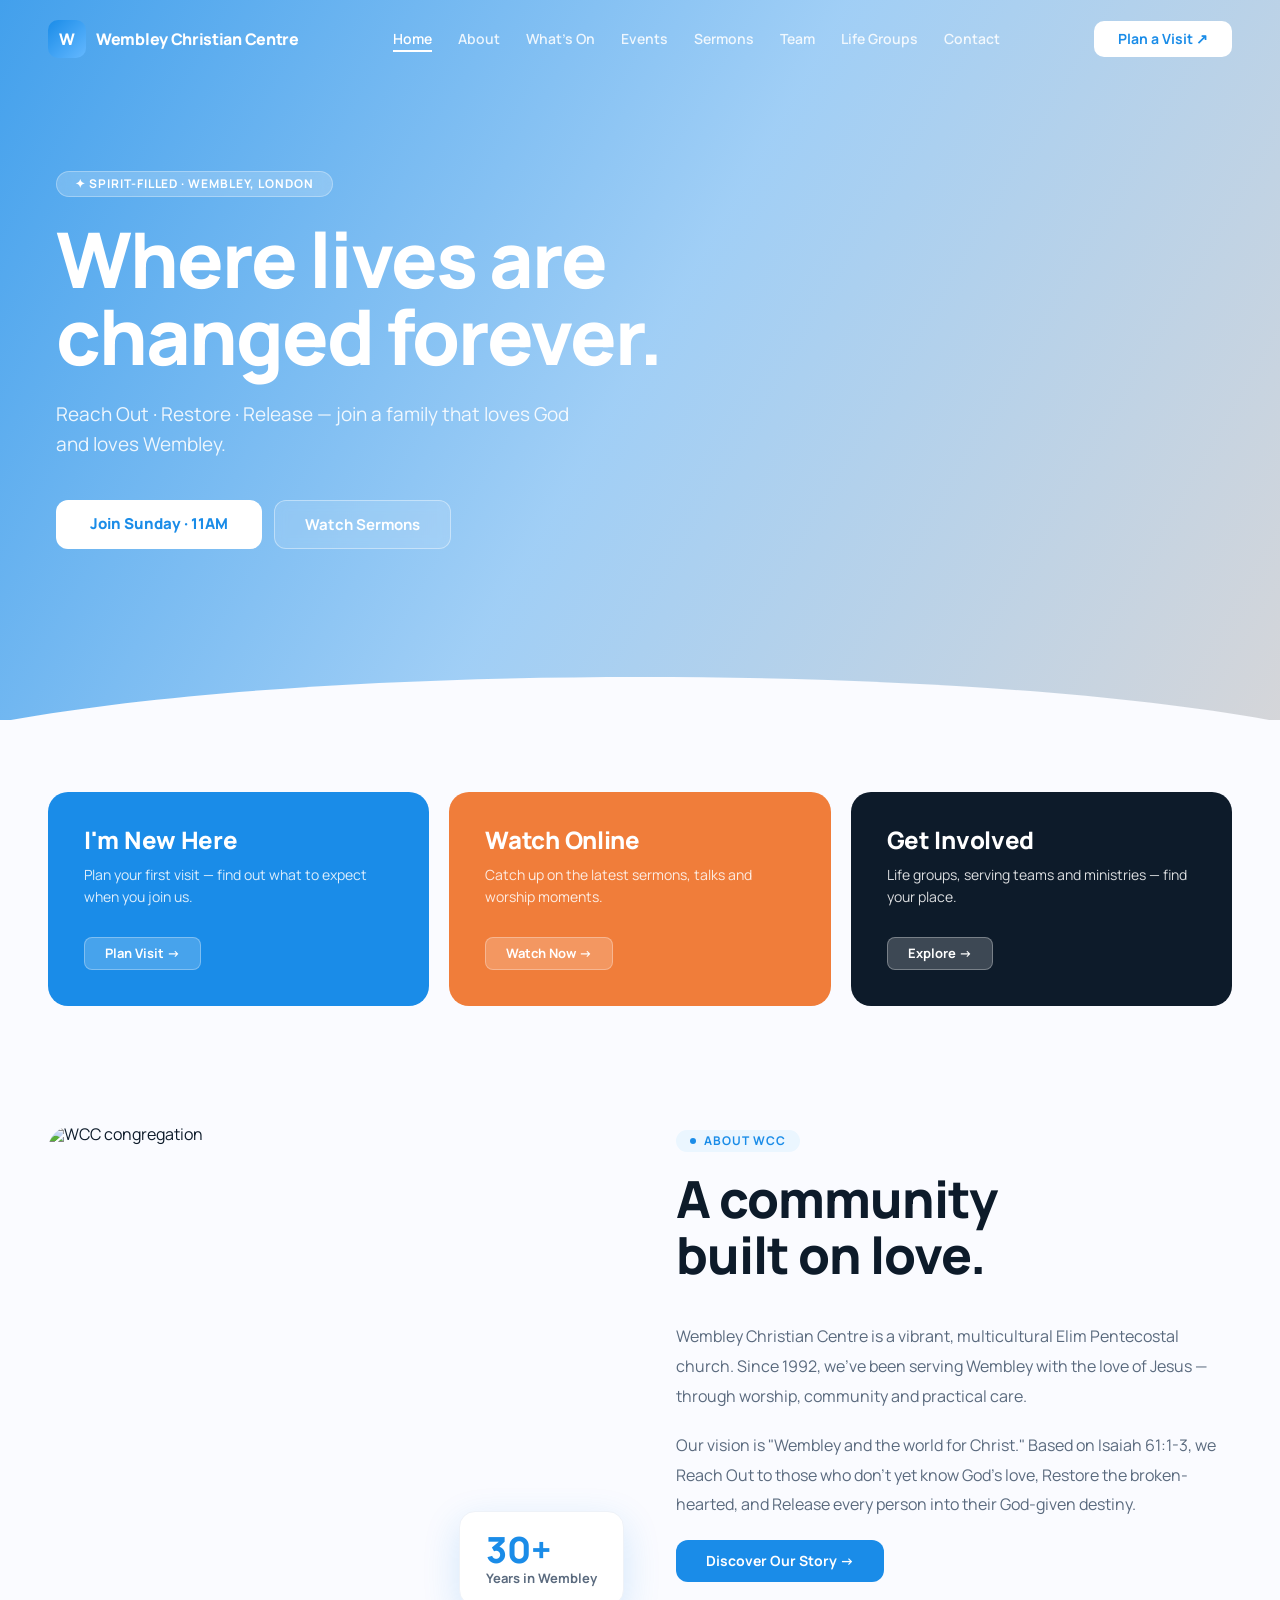
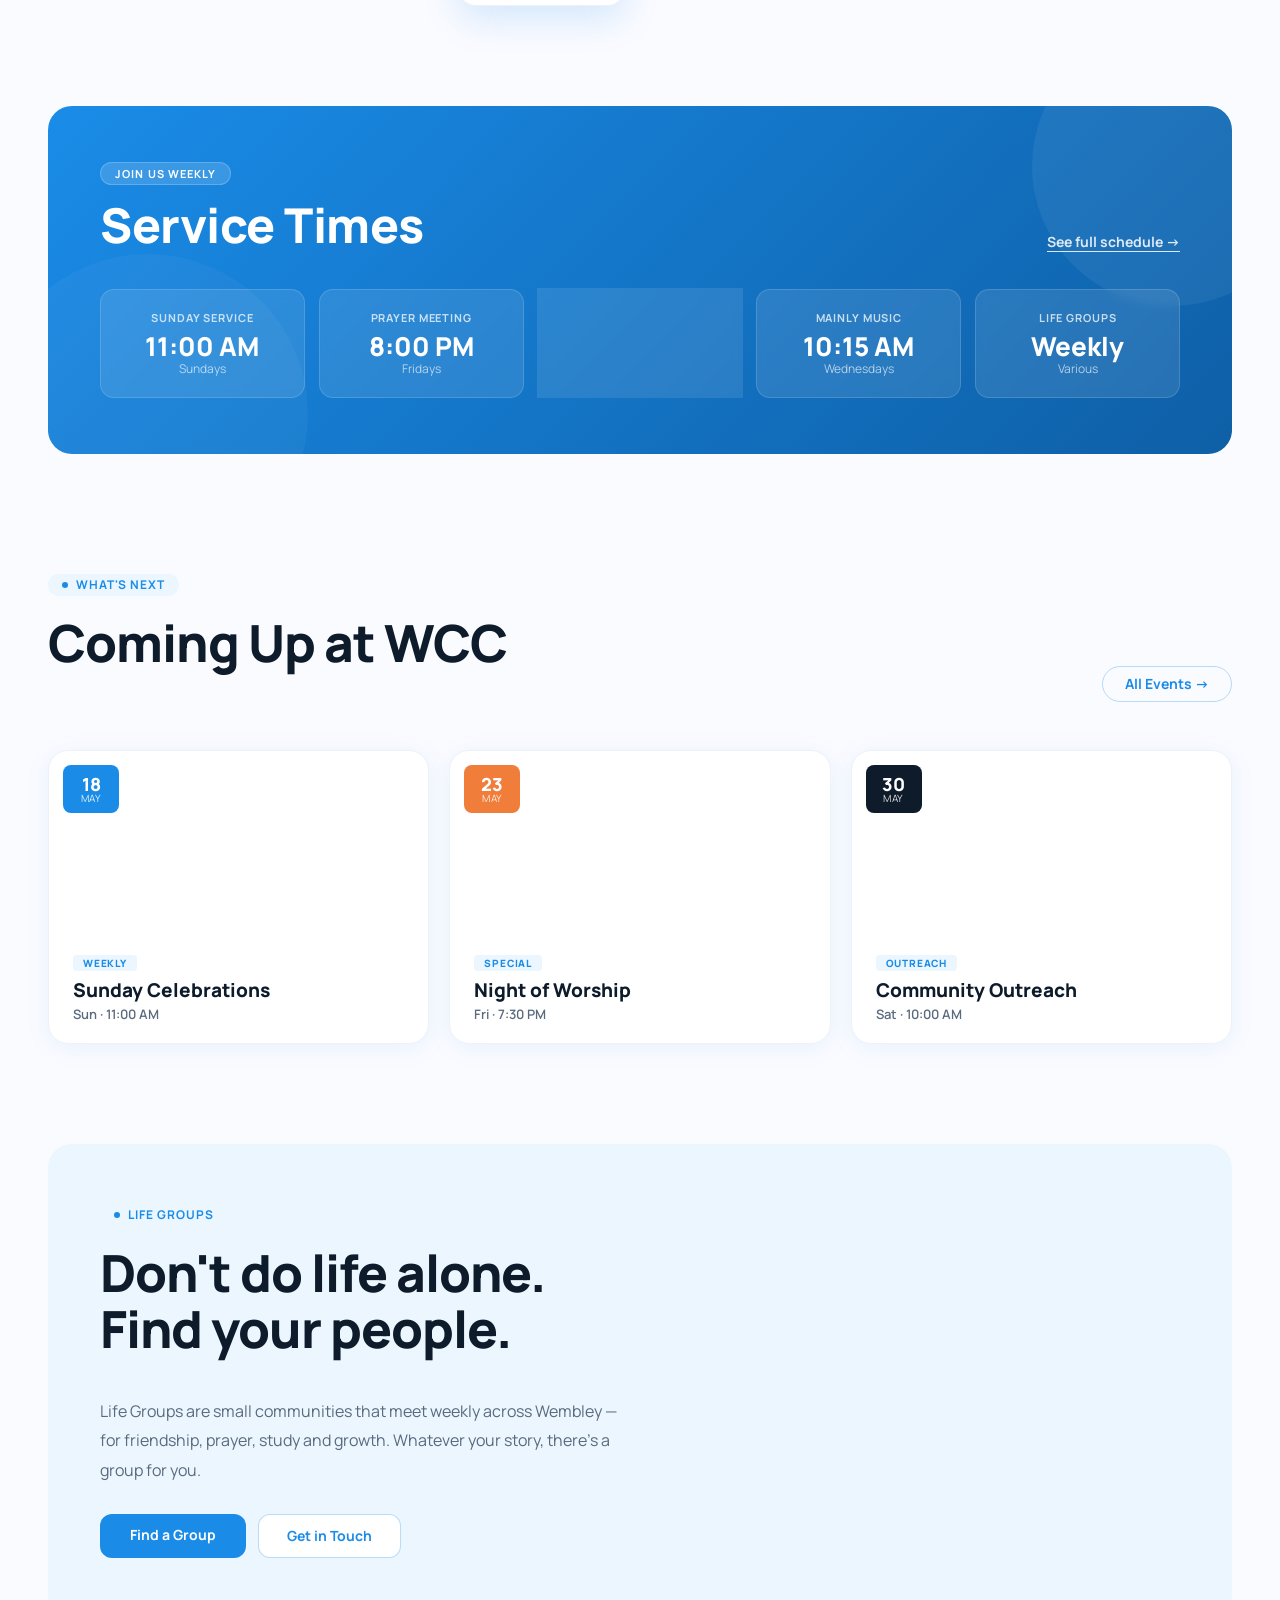
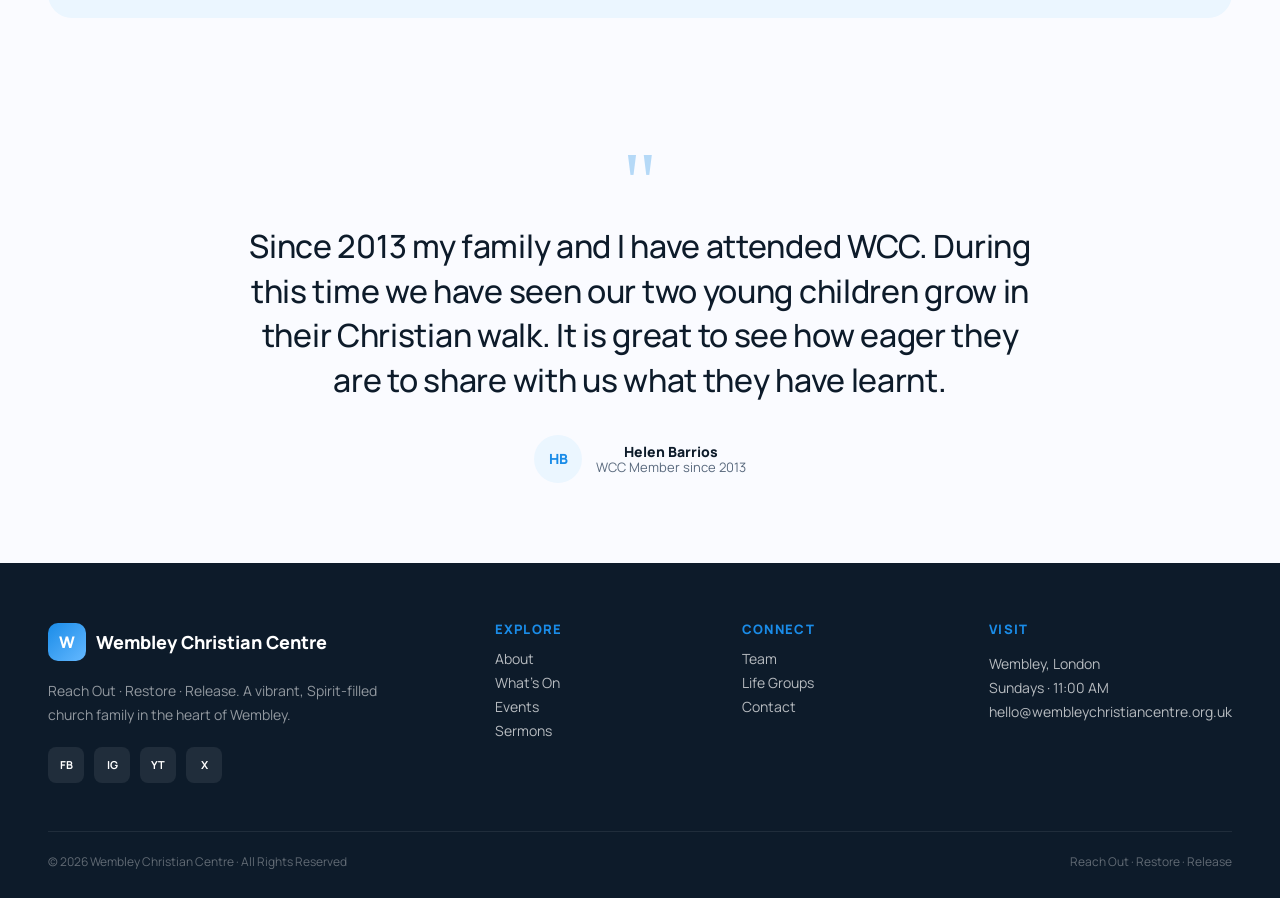
==== commit a8136078: "Fix mixed content: switch all image URLs from http to https Browsers block http:// image loads on an" ====
--- a/wcc-site/index.html
+++ b/wcc-site/index.html
@@ -424,7 +424,7 @@
      HERO
 ════════════════════════════════════════ -->
 <section class="hero">
-  <div class="hero__bg" style="background:url('http://wembleychristiancentre.org.uk/wp-content/uploads/2014/11/Reach-Out.png') center/cover no-repeat;"></div>
+  <div class="hero__bg" style="background:url('https://wembleychristiancentre.org.uk/wp-content/uploads/2014/11/Reach-Out.png') center/cover no-repeat;"></div>
   <!-- gradient overlay -->
   <div class="hero__overlay"></div>
 
@@ -498,7 +498,7 @@
 ════════════════════════════════════════ -->
 <section class="about">
   <div class="about__img-wrap">
-    <img src="http://wembleychristiancentre.org.uk/wp-content/uploads/2017/06/jf.jpg" style="height:460px;border-radius:24px;width:100%;object-fit:cover;display:block;" alt="WCC congregation">
+    <img src="https://wembleychristiancentre.org.uk/wp-content/uploads/2017/06/jf.jpg" style="height:460px;border-radius:24px;width:100%;object-fit:cover;display:block;" alt="WCC congregation">
     <div class="about__stat">
       <div class="about__stat-num">30+</div>
       <div class="about__stat-label">Years in Wembley</div>
@@ -592,7 +592,7 @@
 
     <div class="event-card">
       <div class="event-card__img">
-        <div style="position:absolute;inset:0;background:url('http://wembleychristiancentre.org.uk/wp-content/uploads/2015/01/sundayservices.png') center/cover no-repeat;"></div>
+        <div style="position:absolute;inset:0;background:url('https://wembleychristiancentre.org.uk/wp-content/uploads/2015/01/sundayservices.png') center/cover no-repeat;"></div>
         <div class="event-card__date-badge" style="background:#1A8CE8;">
           <div class="event-card__date-num">18</div>
           <div class="event-card__date-mon">May</div>
@@ -607,7 +607,7 @@
 
     <div class="event-card">
       <div class="event-card__img">
-        <div style="position:absolute;inset:0;background:url('http://wembleychristiancentre.org.uk/wp-content/uploads/2014/11/Reach-Out.png') center/cover no-repeat;"></div>
+        <div style="position:absolute;inset:0;background:url('https://wembleychristiancentre.org.uk/wp-content/uploads/2014/11/Reach-Out.png') center/cover no-repeat;"></div>
         <div class="event-card__date-badge" style="background:#F07D3A;">
           <div class="event-card__date-num">23</div>
           <div class="event-card__date-mon">May</div>
@@ -622,7 +622,7 @@
 
     <div class="event-card">
       <div class="event-card__img">
-        <div style="position:absolute;inset:0;background:url('http://wembleychristiancentre.org.uk/wp-content/uploads/2014/11/wembley11.png') center/cover no-repeat;"></div>
+        <div style="position:absolute;inset:0;background:url('https://wembleychristiancentre.org.uk/wp-content/uploads/2014/11/wembley11.png') center/cover no-repeat;"></div>
         <div class="event-card__date-badge" style="background:#0D1B2A;">
           <div class="event-card__date-num">30</div>
           <div class="event-card__date-mon">May</div>
@@ -660,7 +660,7 @@
       </div>
     </div>
     <div class="life-groups__img-wrap">
-      <div style="height:100%;border-radius:20px;background:url('http://wembleychristiancentre.org.uk/wp-content/uploads/2014/11/life-groups.png') center/cover no-repeat;"></div>
+      <div style="height:100%;border-radius:20px;background:url('https://wembleychristiancentre.org.uk/wp-content/uploads/2014/11/life-groups.png') center/cover no-repeat;"></div>
     </div>
   </div>
 </section>
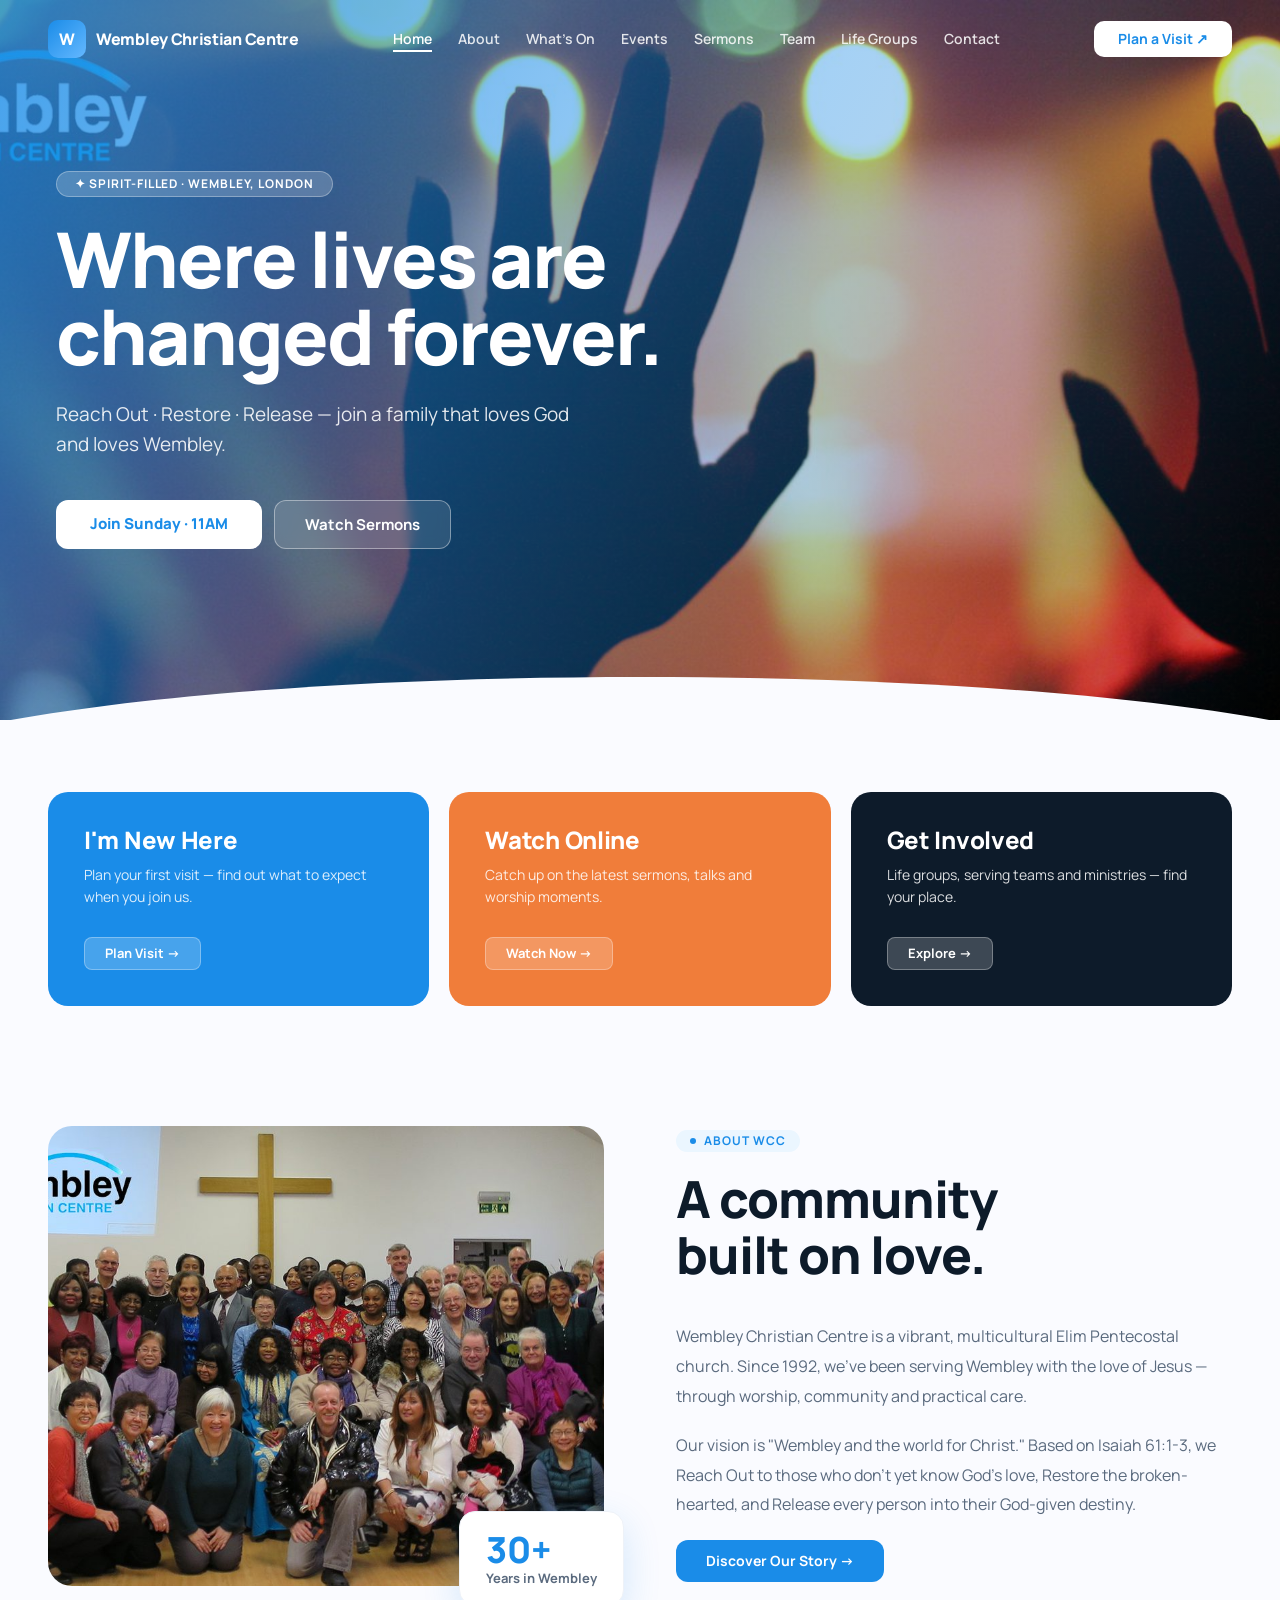
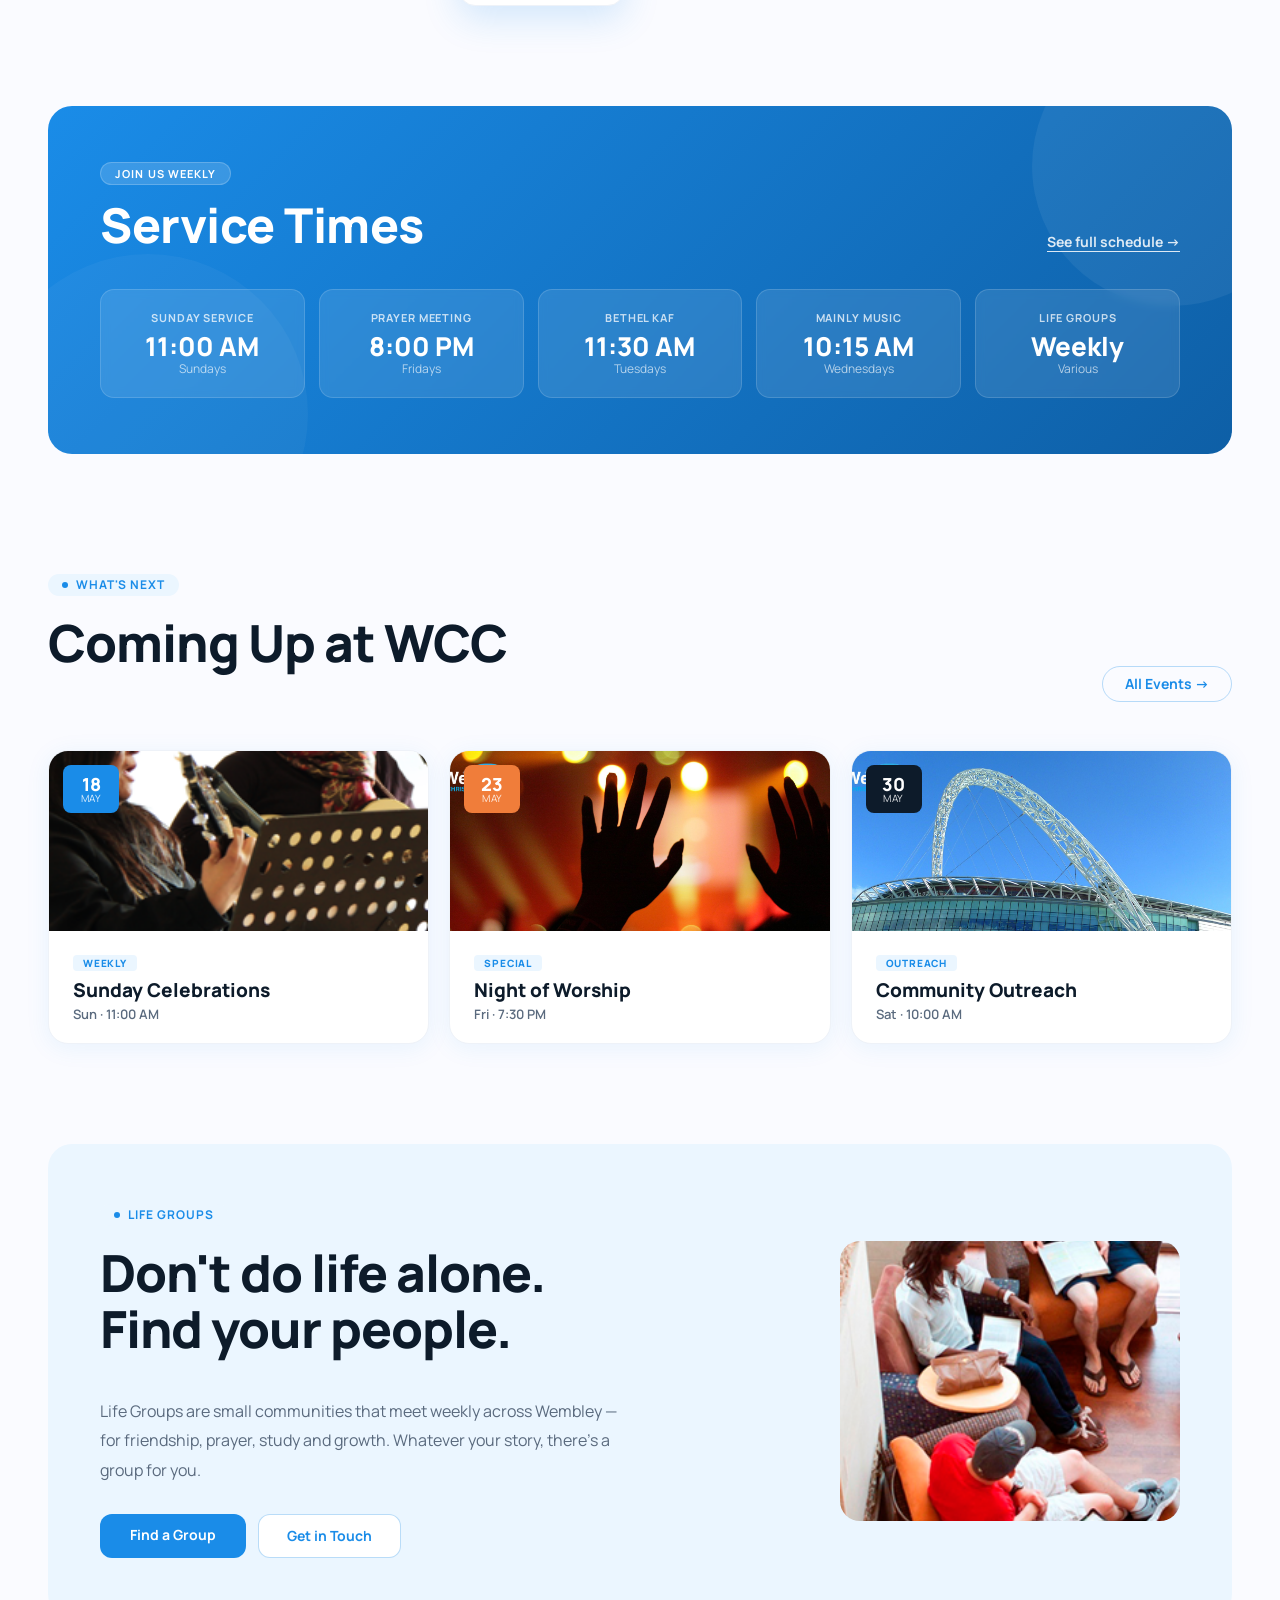
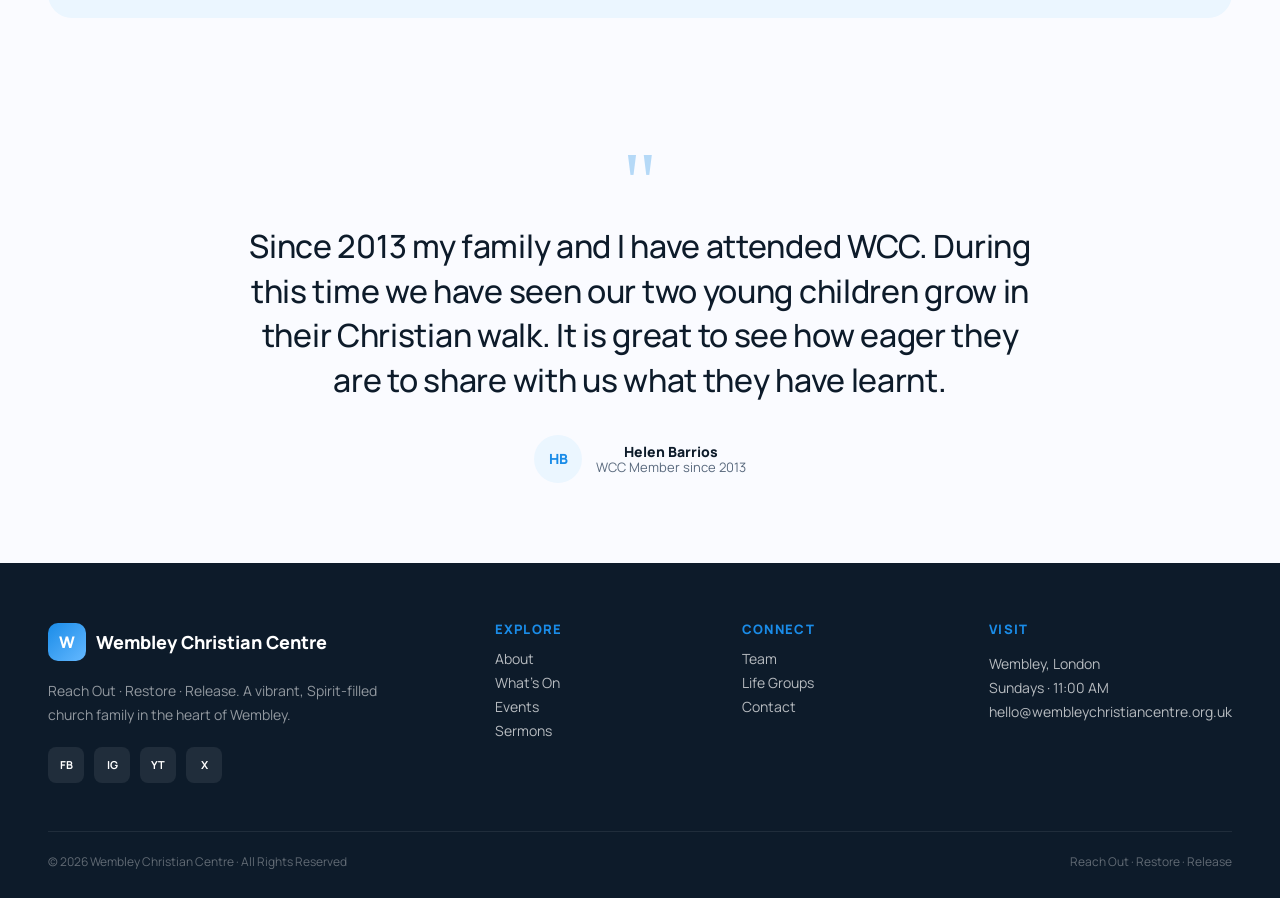
==== commit 26eb96f7: "Host all images locally in wcc-site/images/ Download all 8 photos from old WCC WordPress site into t" ====
--- a/wcc-site/index.html
+++ b/wcc-site/index.html
@@ -424,7 +424,7 @@
      HERO
 ════════════════════════════════════════ -->
 <section class="hero">
-  <div class="hero__bg" style="background:url('https://wembleychristiancentre.org.uk/wp-content/uploads/2014/11/Reach-Out.png') center/cover no-repeat;"></div>
+  <div class="hero__bg" style="background:url('images/reach-out.jpg') center/cover no-repeat;"></div>
   <!-- gradient overlay -->
   <div class="hero__overlay"></div>
 
@@ -498,7 +498,7 @@
 ════════════════════════════════════════ -->
 <section class="about">
   <div class="about__img-wrap">
-    <img src="https://wembleychristiancentre.org.uk/wp-content/uploads/2017/06/jf.jpg" style="height:460px;border-radius:24px;width:100%;object-fit:cover;display:block;" alt="WCC congregation">
+    <img src="images/jf.jpg" style="height:460px;border-radius:24px;width:100%;object-fit:cover;display:block;" alt="WCC congregation">
     <div class="about__stat">
       <div class="about__stat-num">30+</div>
       <div class="about__stat-label">Years in Wembley</div>
@@ -592,7 +592,7 @@
 
     <div class="event-card">
       <div class="event-card__img">
-        <div style="position:absolute;inset:0;background:url('https://wembleychristiancentre.org.uk/wp-content/uploads/2015/01/sundayservices.png') center/cover no-repeat;"></div>
+        <div style="position:absolute;inset:0;background:url('images/sundayservices.png') center/cover no-repeat;"></div>
         <div class="event-card__date-badge" style="background:#1A8CE8;">
           <div class="event-card__date-num">18</div>
           <div class="event-card__date-mon">May</div>
@@ -607,7 +607,7 @@
 
     <div class="event-card">
       <div class="event-card__img">
-        <div style="position:absolute;inset:0;background:url('https://wembleychristiancentre.org.uk/wp-content/uploads/2014/11/Reach-Out.png') center/cover no-repeat;"></div>
+        <div style="position:absolute;inset:0;background:url('images/reach-out.jpg') center/cover no-repeat;"></div>
         <div class="event-card__date-badge" style="background:#F07D3A;">
           <div class="event-card__date-num">23</div>
           <div class="event-card__date-mon">May</div>
@@ -622,7 +622,7 @@
 
     <div class="event-card">
       <div class="event-card__img">
-        <div style="position:absolute;inset:0;background:url('https://wembleychristiancentre.org.uk/wp-content/uploads/2014/11/wembley11.png') center/cover no-repeat;"></div>
+        <div style="position:absolute;inset:0;background:url('images/wembley11.jpg') center/cover no-repeat;"></div>
         <div class="event-card__date-badge" style="background:#0D1B2A;">
           <div class="event-card__date-num">30</div>
           <div class="event-card__date-mon">May</div>
@@ -660,7 +660,7 @@
       </div>
     </div>
     <div class="life-groups__img-wrap">
-      <div style="height:100%;border-radius:20px;background:url('https://wembleychristiancentre.org.uk/wp-content/uploads/2014/11/life-groups.png') center/cover no-repeat;"></div>
+      <div style="height:100%;border-radius:20px;background:url('images/life-groups.png') center/cover no-repeat;"></div>
     </div>
   </div>
 </section>
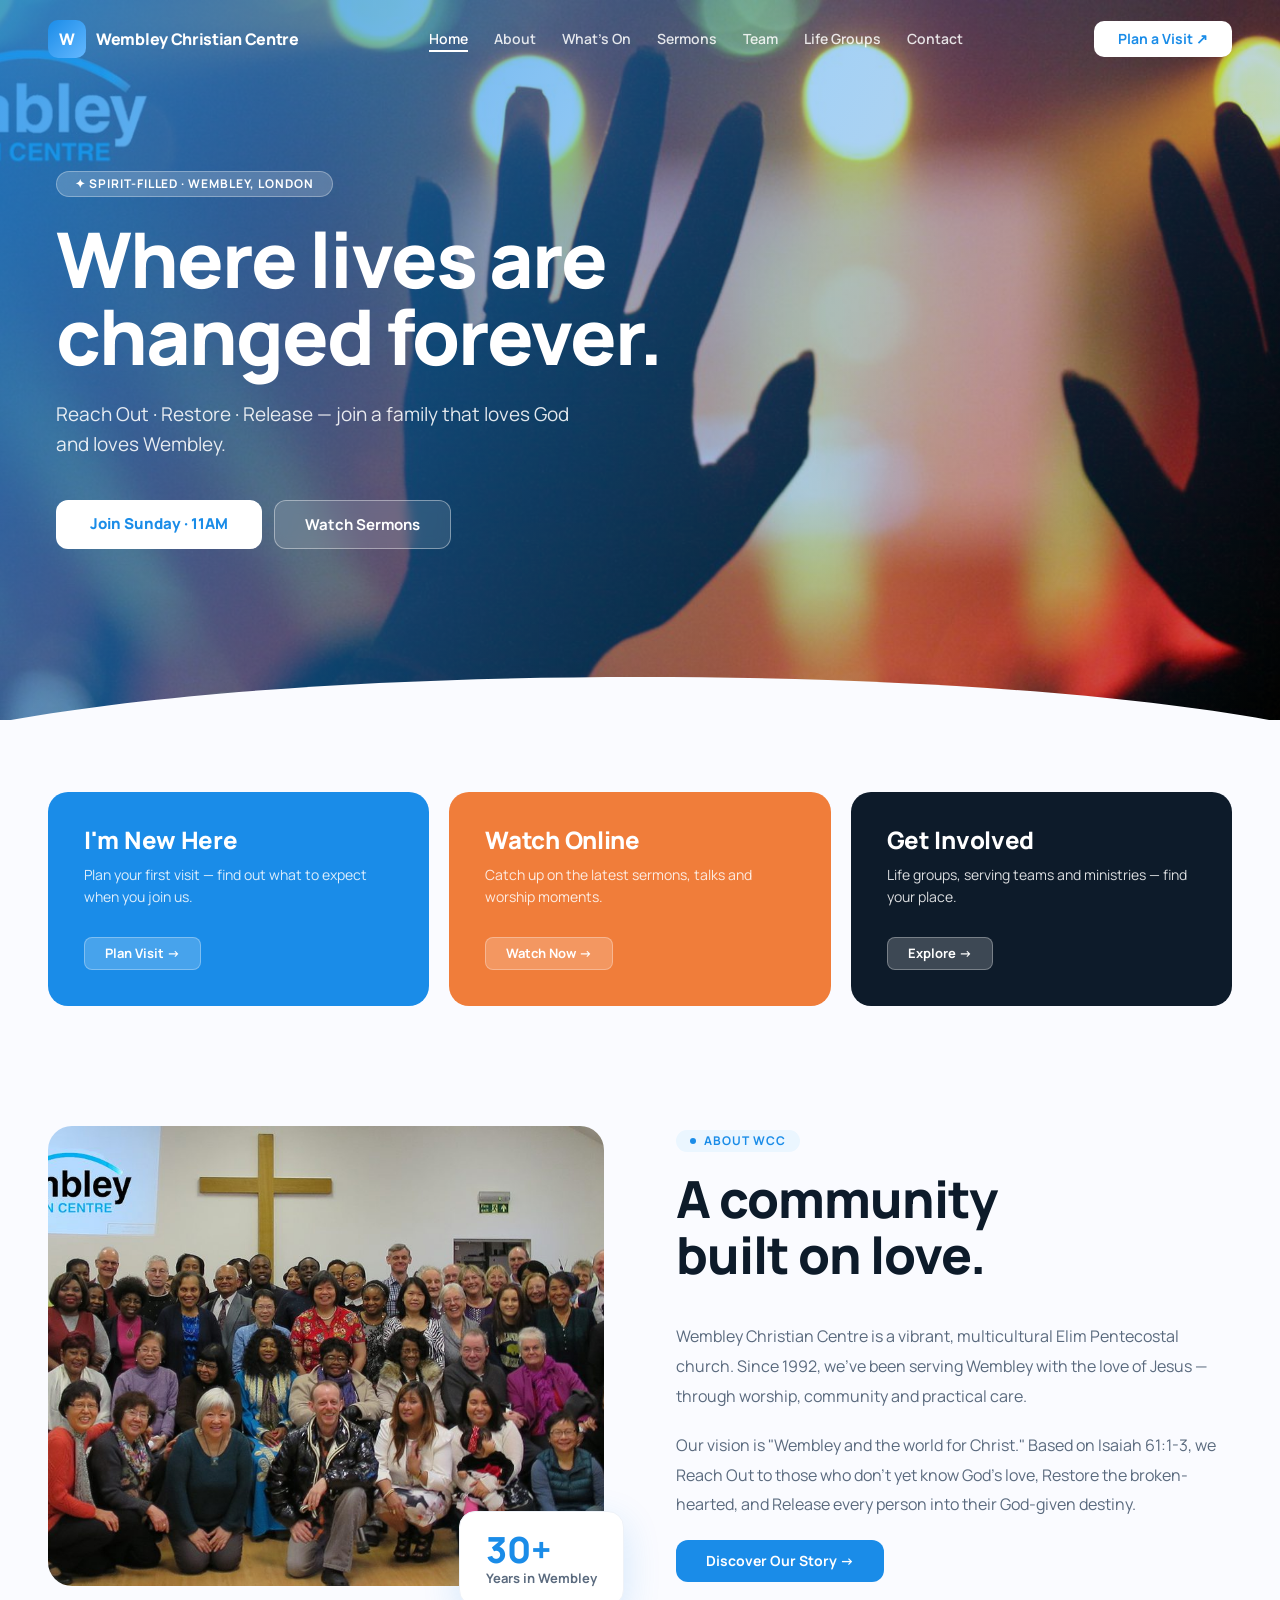
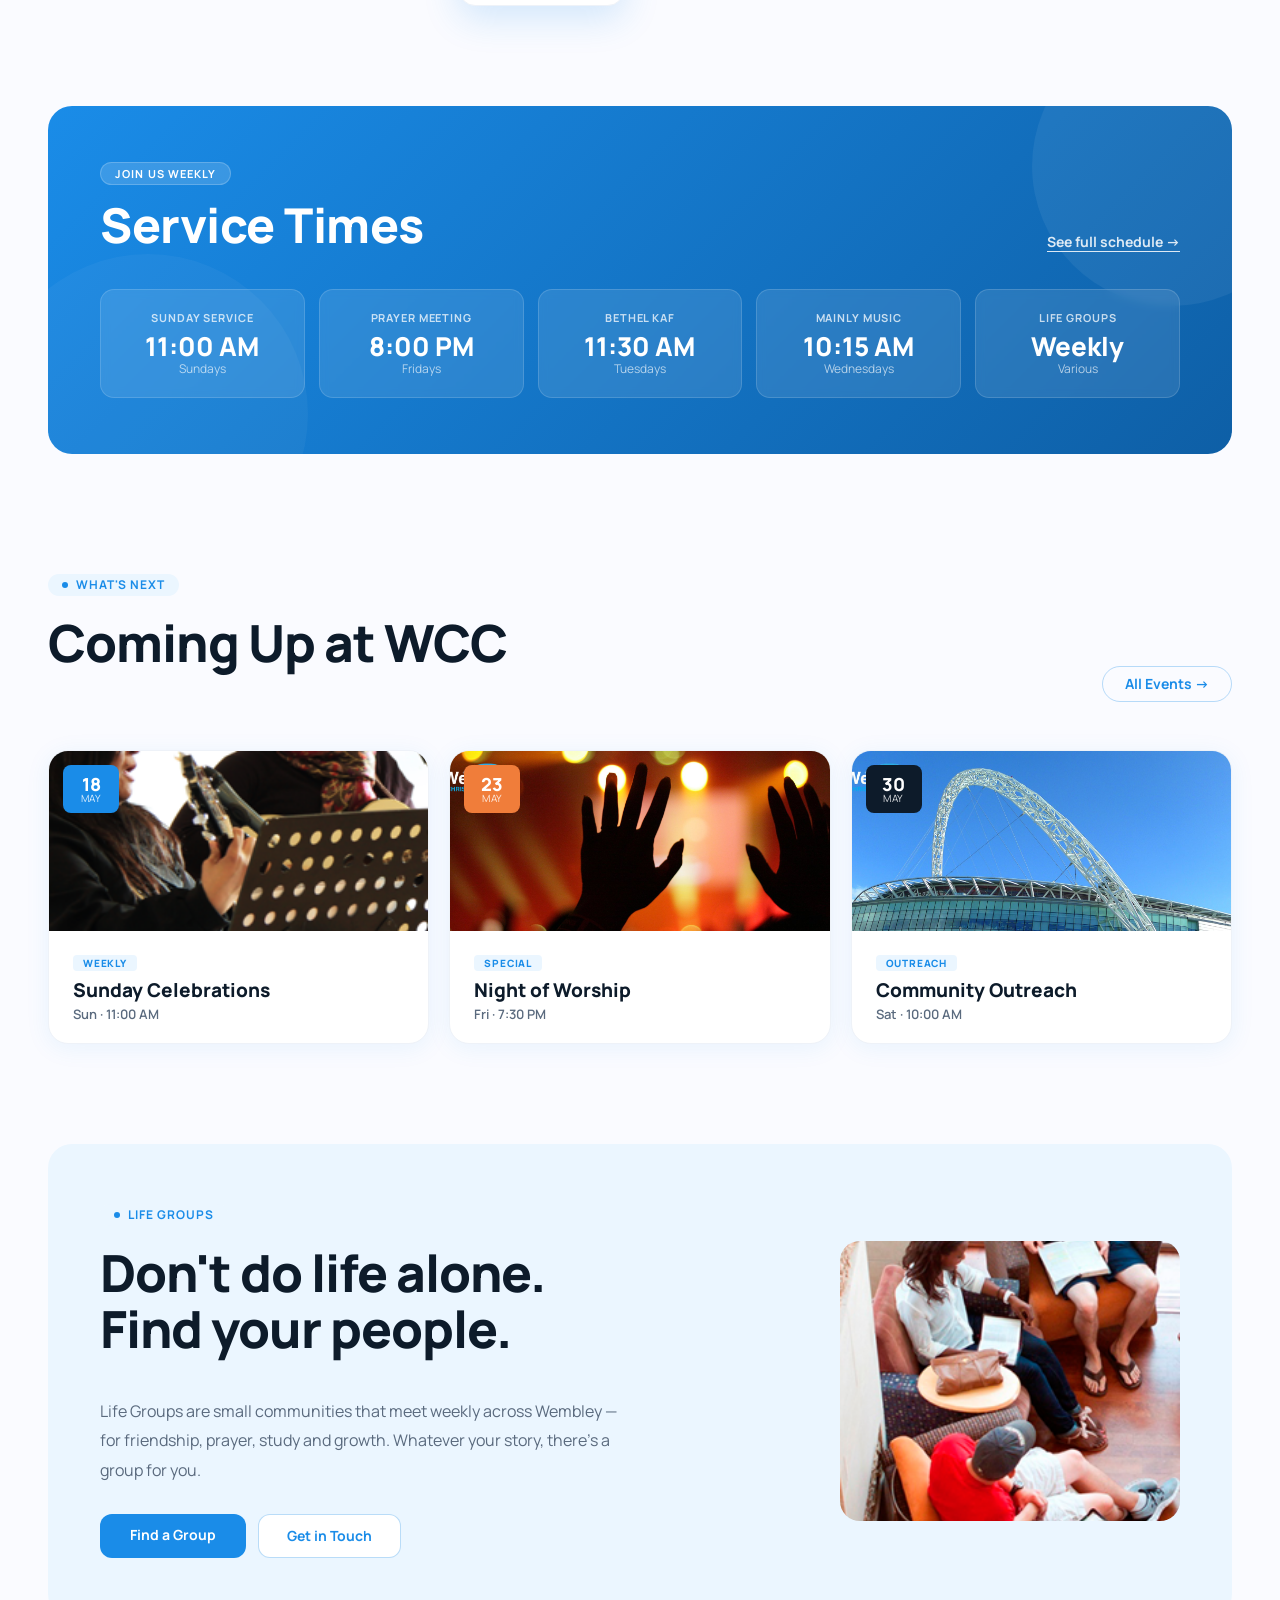
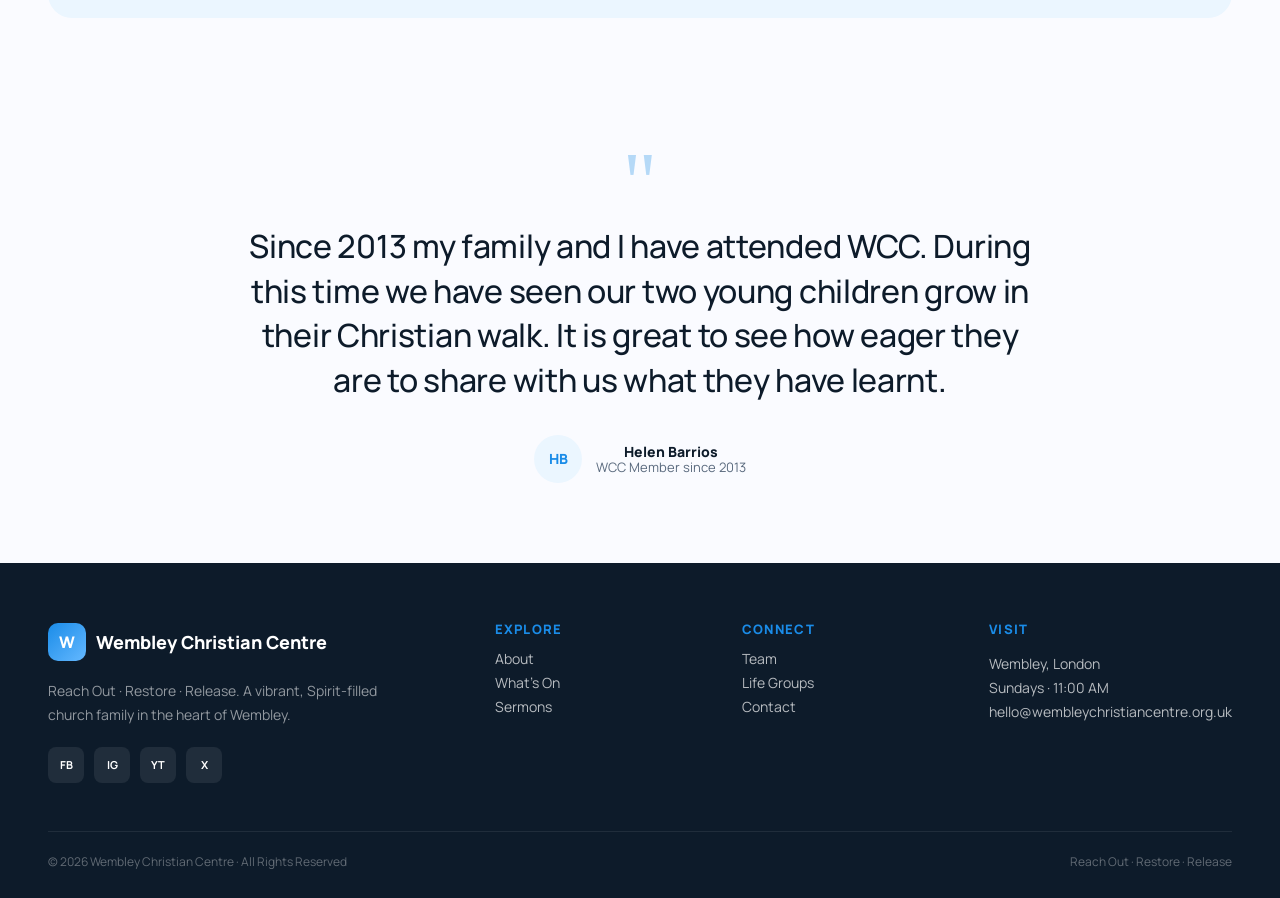
==== commit ea301f15: "Hide Events page from nav and footer Remove Events links from all pages. The events.html file is kep" ====
--- a/wcc-site/index.html
+++ b/wcc-site/index.html
@@ -438,7 +438,6 @@
       <li><a href="index.html" class="active">Home</a></li>
       <li><a href="about.html">About</a></li>
       <li><a href="services.html">What's On</a></li>
-      <li><a href="events.html">Events</a></li>
       <li><a href="sermons.html">Sermons</a></li>
       <li><a href="team.html">Team</a></li>
       <li><a href="life-groups.html">Life Groups</a></li>
@@ -708,7 +707,6 @@
       <div class="footer__col-title">Explore</div>
       <a href="about.html" class="footer__col-link">About</a>
       <a href="services.html" class="footer__col-link">What's On</a>
-      <a href="events.html" class="footer__col-link">Events</a>
       <a href="sermons.html" class="footer__col-link">Sermons</a>
     </div>
 
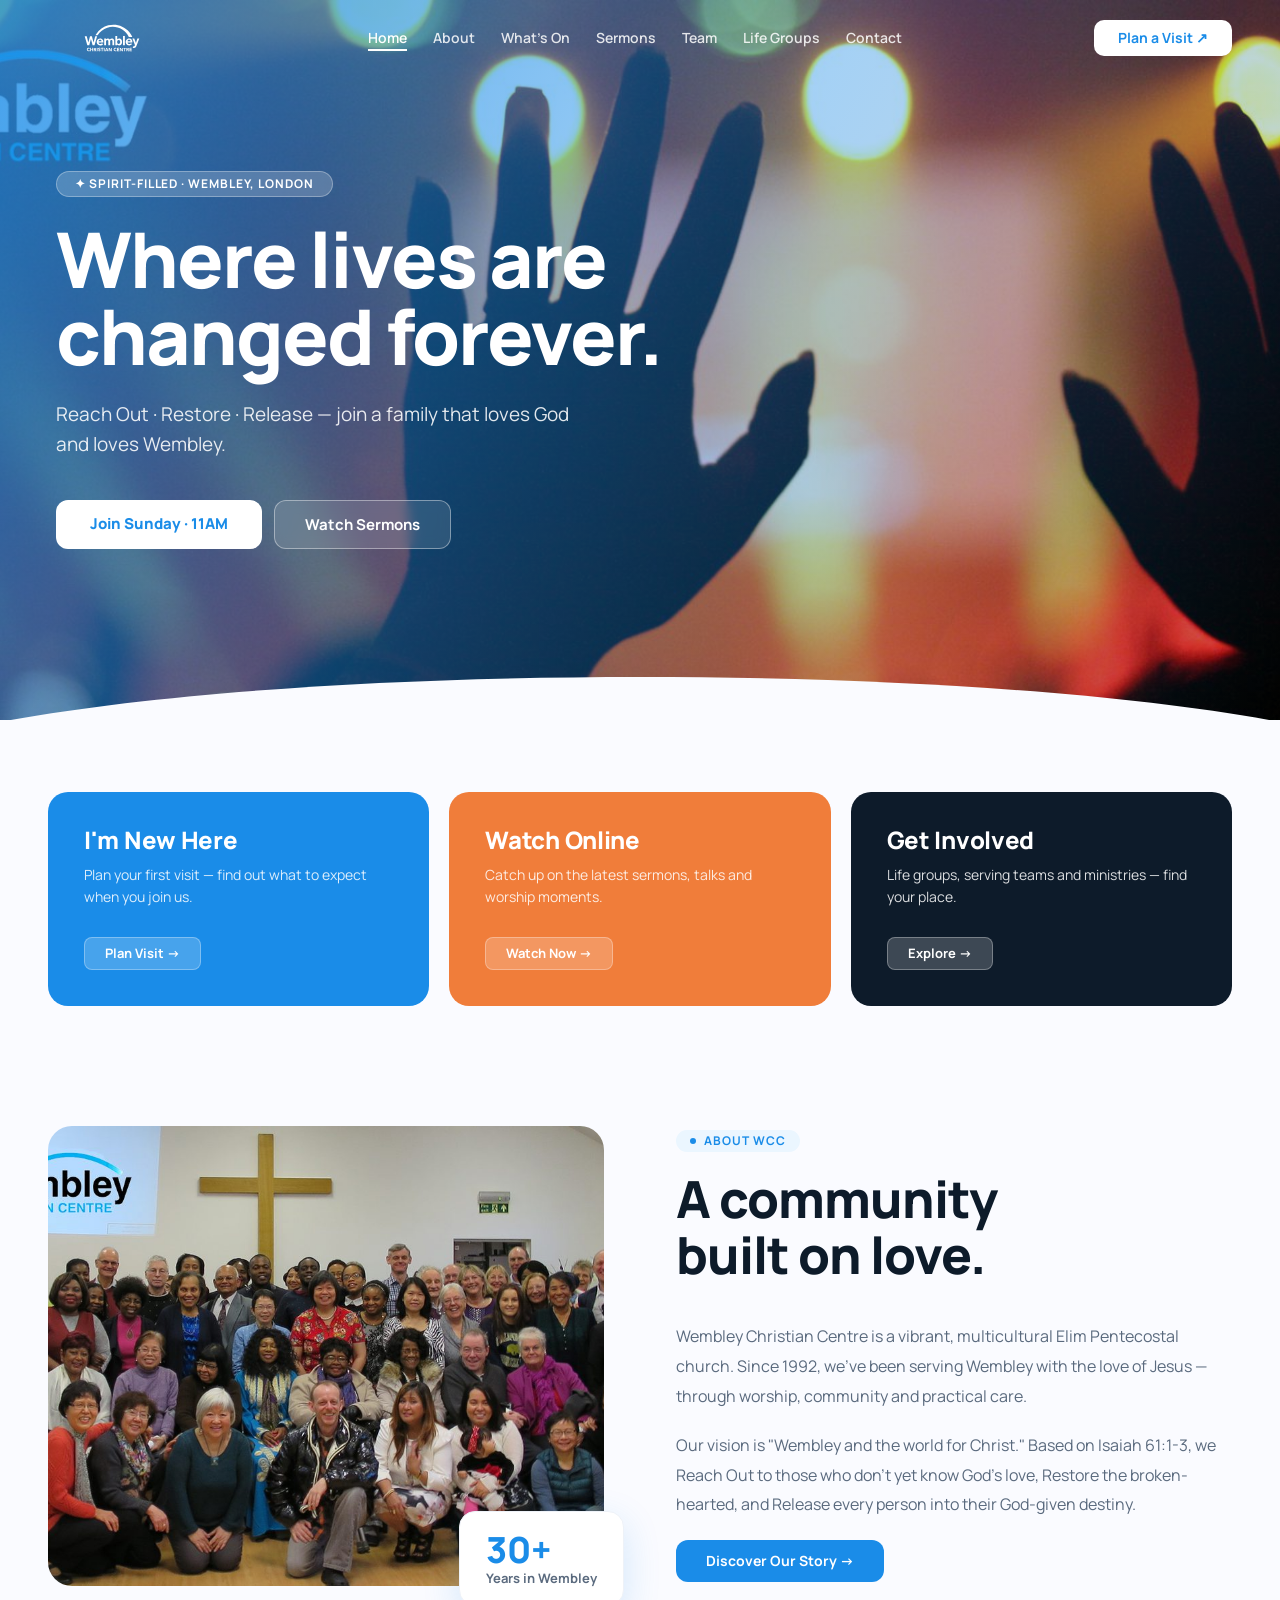
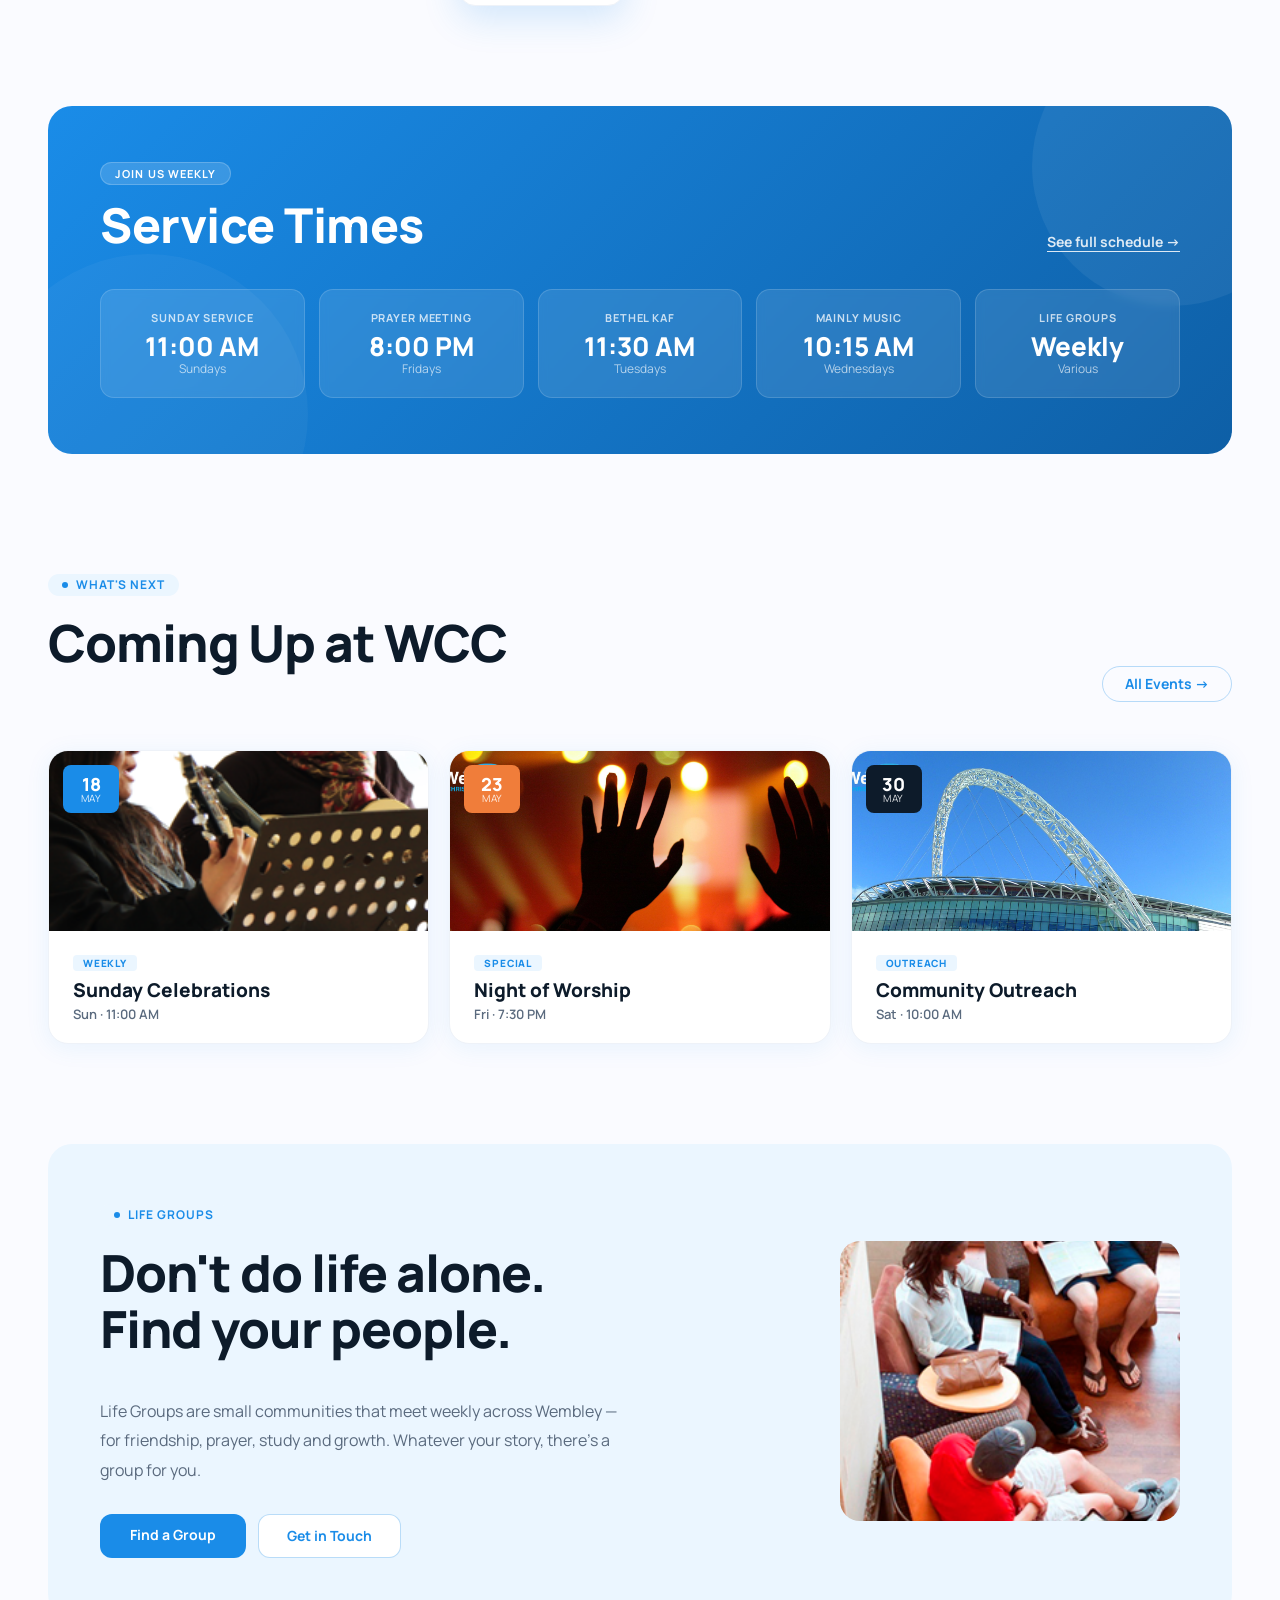
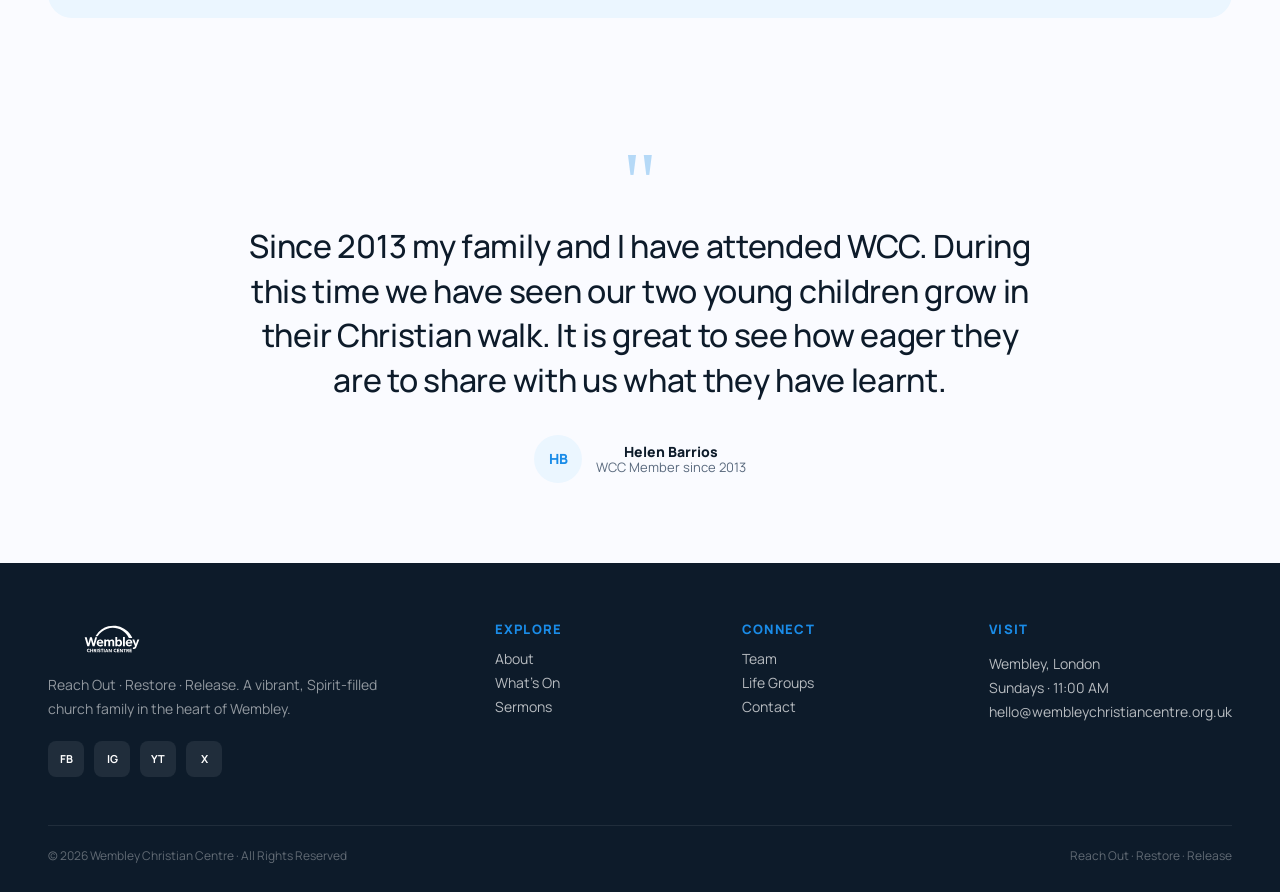
==== commit cec54c55: "Replace placeholder logo with real SVG across all pages Co-Authored-By: Claude Sonnet 4.6 <noreply@a" ====
--- a/wcc-site/index.html
+++ b/wcc-site/index.html
@@ -51,17 +51,7 @@
       background: #fff;
       border-bottom: 1px solid #EEF2F8;
     }
-    .nav__logo {
-      display: flex; align-items: center; gap: 10px;
-    }
-    .nav__logo-mark {
-      width: 38px; height: 38px; border-radius: 10px;
-      background: linear-gradient(135deg, var(--blue), #64B8FF);
-      display: flex; align-items: center; justify-content: center;
-      flex-shrink: 0;
-    }
-    .nav__logo-mark span { color: #fff; font-weight: 900; font-size: 16px; }
-    .nav__logo-name { font-size: 16px; font-weight: 800; color: #fff; letter-spacing: -0.3px; }
+    .nav__logo { display: flex; align-items: center; }
     .nav__links {
       display: flex; gap: 26px; list-style: none; font-size: 14px; font-weight: 600;
     }
@@ -431,8 +421,7 @@
   <!-- NAV -->
   <nav class="nav">
     <a href="index.html" class="nav__logo">
-      <div class="nav__logo-mark"><span>W</span></div>
-      <span class="nav__logo-name">Wembley Christian Centre</span>
+      <img class="nav__logo-img" src="images/wembleylogo.svg" alt="Wembley Christian Centre">
     </a>
     <ul class="nav__links">
       <li><a href="index.html" class="active">Home</a></li>
@@ -689,8 +678,7 @@
 
     <div>
       <div class="footer__logo">
-        <div class="nav__logo-mark"><span>W</span></div>
-        <div class="footer__brand">Wembley Christian Centre</div>
+        <img class="nav__logo-img" src="images/wembleylogo.svg" alt="Wembley Christian Centre">
       </div>
       <p class="footer__tagline">
         Reach Out · Restore · Release. A vibrant, Spirit-filled church family in the heart of Wembley.
--- a/wcc-site/shared.css
+++ b/wcc-site/shared.css
@@ -39,14 +39,8 @@
   padding: 20px 48px;
   position: absolute; top: 0; left: 0; right: 0; z-index: 20;
 }
-.nav__logo { display: flex; align-items: center; gap: 10px; }
-.nav__logo-mark {
-  width: 38px; height: 38px; border-radius: 10px;
-  background: linear-gradient(135deg, var(--blue), #64B8FF);
-  display: flex; align-items: center; justify-content: center; flex-shrink: 0;
-}
-.nav__logo-mark span { color: #fff; font-weight: 900; font-size: 16px; }
-.nav__logo-name { font-size: 16px; font-weight: 800; color: #fff; letter-spacing: -0.3px; }
+.nav__logo { display: flex; align-items: center; }
+.nav__logo-img { height: 32px; width: auto; display: block; filter: brightness(0) invert(1); }
 .nav__links { display: flex; gap: 26px; list-style: none; font-size: 14px; font-weight: 600; }
 .nav__links a { color: rgba(255,255,255,0.85); padding-bottom: 2px; border-bottom: 2px solid transparent; }
 .nav__links a.active { color: #fff; border-bottom-color: #fff; }
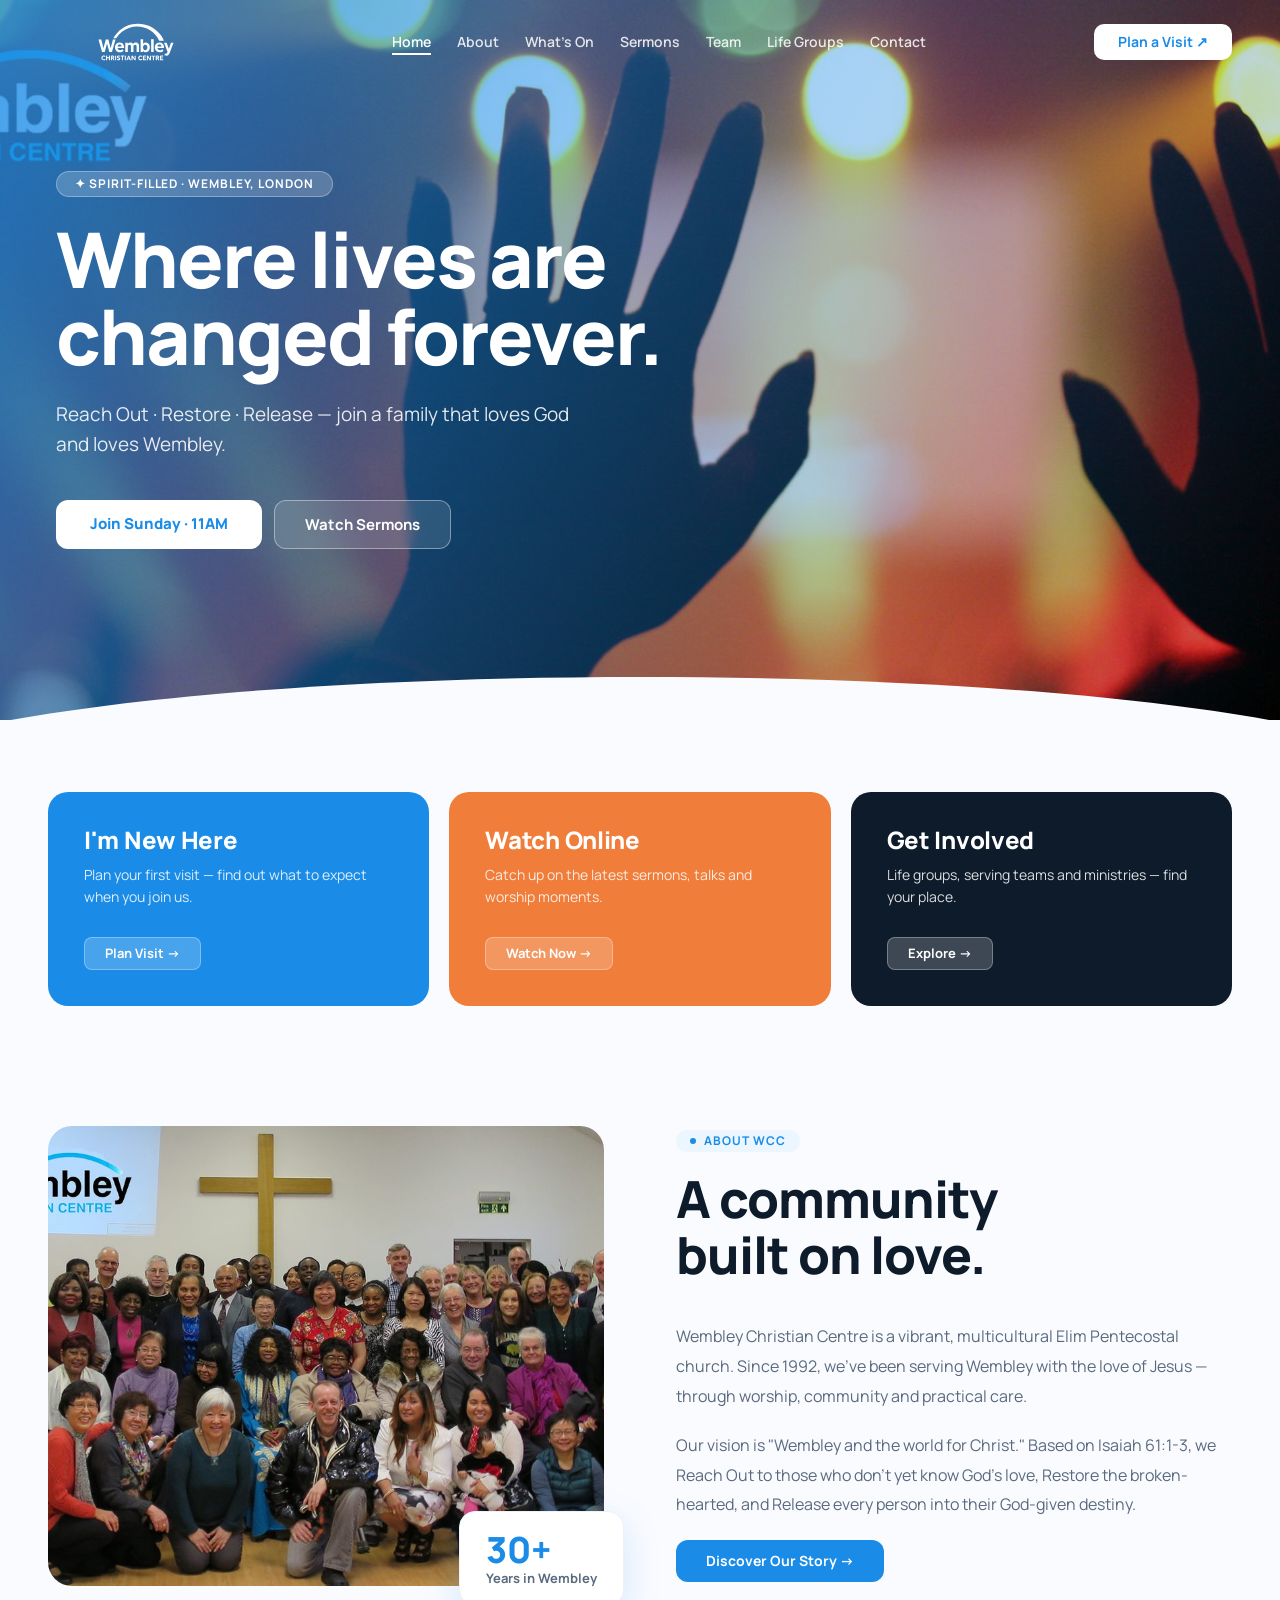
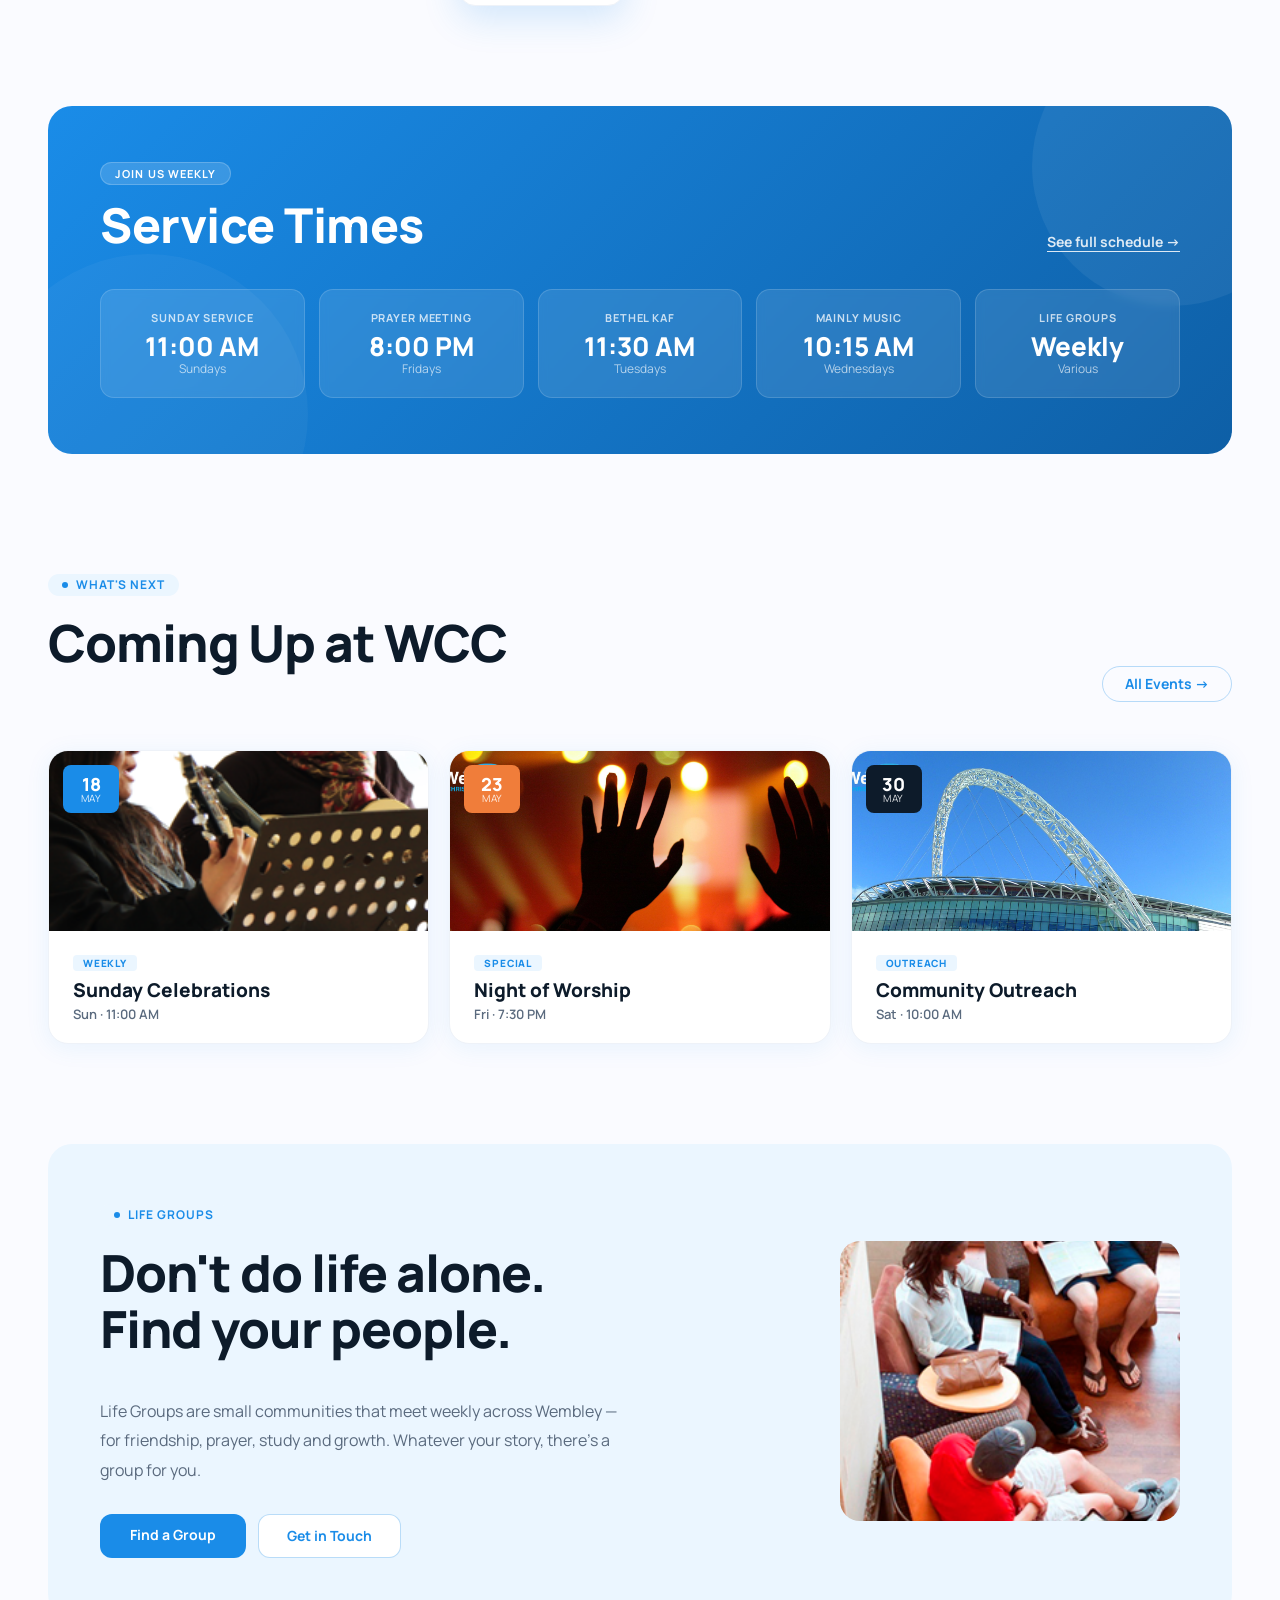
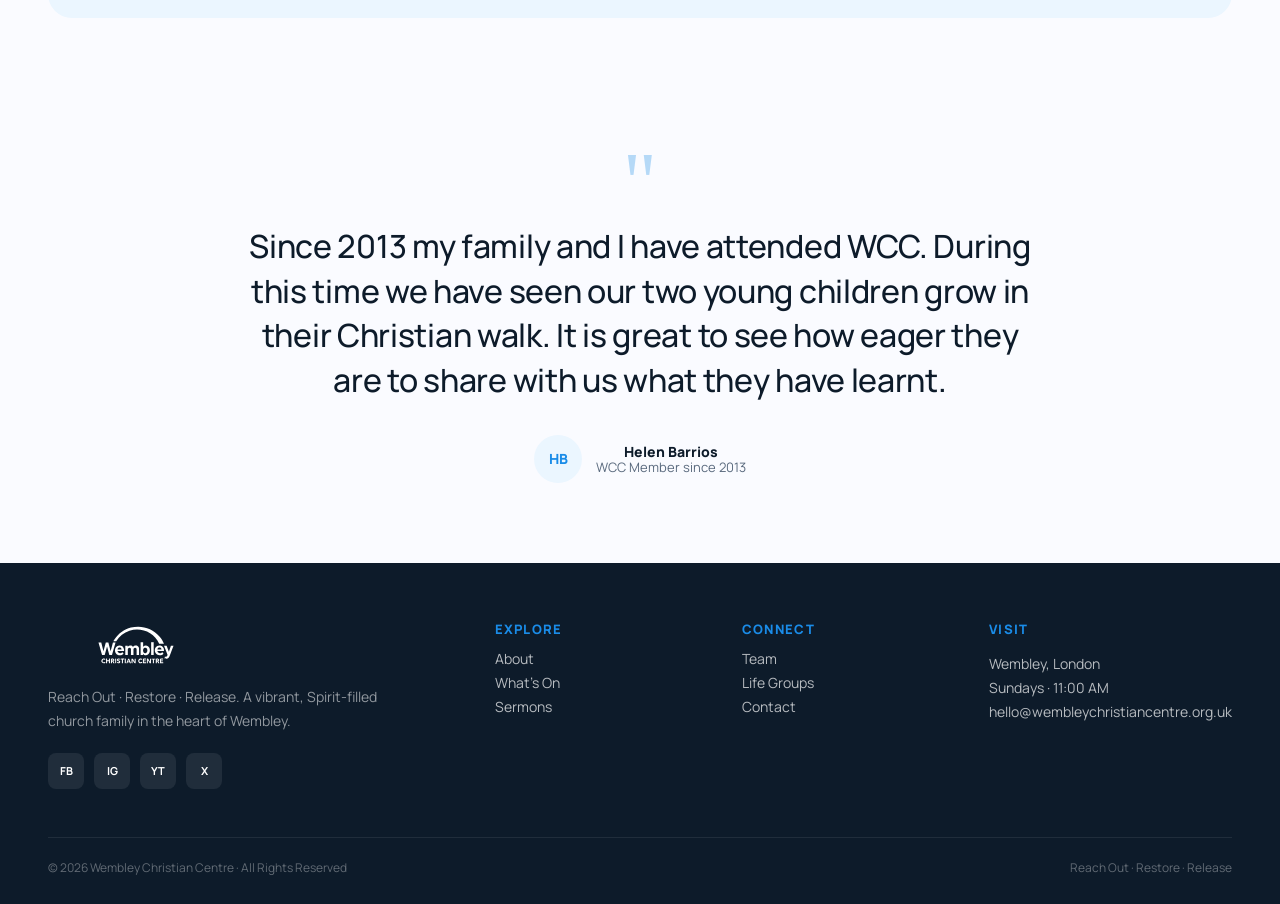
==== commit f83e4400: "Add mobile hamburger menu to all pages Co-Authored-By: Claude Sonnet 4.6 <noreply@anthropic.com>" ====
--- a/wcc-site/index.html
+++ b/wcc-site/index.html
@@ -433,6 +433,9 @@
       <li><a href="contact.html">Contact</a></li>
     </ul>
     <a href="services.html" class="nav__cta">Plan a Visit ↗</a>
+    <button class="nav__hamburger" id="navToggle" aria-label="Open menu">
+      <span></span><span></span><span></span>
+    </button>
   </nav>
 
   <!-- Hero copy -->
@@ -722,5 +725,38 @@
   </div>
 </footer>
 
+
+<!-- Mobile Menu -->
+<div class="mobile-menu" id="mobileMenu">
+  <div class="mobile-menu__inner">
+    <div class="mobile-menu__header">
+      <a href="index.html">
+        <img class="mobile-menu__logo" src="images/wembleylogo.svg" alt="Wembley Christian Centre">
+      </a>
+      <button class="mobile-menu__close" id="navClose" aria-label="Close menu">
+        <svg width="24" height="24" viewBox="0 0 24 24" fill="none" stroke="currentColor" stroke-width="2.5" stroke-linecap="round" stroke-linejoin="round"><line x1="18" y1="6" x2="6" y2="18"/><line x1="6" y1="6" x2="18" y2="18"/></svg>
+      </button>
+    </div>
+    <ul class="mobile-menu__links">
+      <li><a href="index.html" class="active">Home</a></li>
+      <li><a href="about.html">About</a></li>
+      <li><a href="services.html">What's On</a></li>
+      <li><a href="sermons.html">Sermons</a></li>
+      <li><a href="team.html">Team</a></li>
+      <li><a href="life-groups.html">Life Groups</a></li>
+      <li><a href="contact.html">Contact</a></li>
+    </ul>
+    <a href="services.html" class="btn-blue mobile-menu__cta">Plan a Visit ↗</a>
+  </div>
+</div>
+<script>
+  (function() {
+    var toggle = document.getElementById('navToggle');
+    var close  = document.getElementById('navClose');
+    var menu   = document.getElementById('mobileMenu');
+    toggle.addEventListener('click', function() { menu.classList.add('is-open'); document.body.style.overflow = 'hidden'; });
+    close.addEventListener('click',  function() { menu.classList.remove('is-open'); document.body.style.overflow = ''; });
+  })();
+</script>
 </body>
 </html>
--- a/wcc-site/shared.css
+++ b/wcc-site/shared.css
@@ -40,7 +40,7 @@
   position: absolute; top: 0; left: 0; right: 0; z-index: 20;
 }
 .nav__logo { display: flex; align-items: center; }
-.nav__logo-img { height: 32px; width: auto; display: block; filter: brightness(0) invert(1); }
+.nav__logo-img { height: 44px; width: auto; max-width: none; display: block; filter: brightness(0) invert(1); }
 .nav__links { display: flex; gap: 26px; list-style: none; font-size: 14px; font-weight: 600; }
 .nav__links a { color: rgba(255,255,255,0.85); padding-bottom: 2px; border-bottom: 2px solid transparent; }
 .nav__links a.active { color: #fff; border-bottom-color: #fff; }
@@ -182,6 +182,67 @@
 }
 
 /* ─────────────────────────────────
+   HAMBURGER
+───────────────────────────────── */
+.nav__hamburger {
+  display: none;
+  flex-direction: column;
+  justify-content: center;
+  gap: 5px;
+  background: none;
+  border: none;
+  cursor: pointer;
+  padding: 6px;
+  width: 38px; height: 38px;
+  flex-shrink: 0;
+}
+.nav__hamburger span {
+  display: block;
+  width: 22px; height: 2px;
+  background: #fff;
+  border-radius: 2px;
+}
+
+/* ─────────────────────────────────
+   MOBILE MENU
+───────────────────────────────── */
+.mobile-menu {
+  position: fixed;
+  inset: 0;
+  background: #fff;
+  z-index: 200;
+  overflow-y: auto;
+  opacity: 0;
+  pointer-events: none;
+  transition: opacity 0.2s;
+}
+.mobile-menu.is-open { opacity: 1; pointer-events: auto; }
+.mobile-menu__inner { padding: 24px 28px 48px; min-height: 100vh; display: flex; flex-direction: column; }
+.mobile-menu__header {
+  display: flex; justify-content: space-between; align-items: center;
+  margin-bottom: 40px;
+}
+.mobile-menu__logo { height: 36px; width: auto; max-width: none; display: block; }
+.mobile-menu__close {
+  background: none; border: none; cursor: pointer;
+  color: var(--dark); padding: 4px;
+  display: flex; align-items: center; justify-content: center;
+}
+.mobile-menu__links { list-style: none; flex: 1; }
+.mobile-menu__links li { border-bottom: 1px solid #EEF2F8; }
+.mobile-menu__links a {
+  display: block; padding: 20px 0;
+  font-size: 22px; font-weight: 700;
+  color: var(--dark); letter-spacing: -0.3px;
+}
+.mobile-menu__links a.active { color: var(--blue); }
+.mobile-menu__cta {
+  margin-top: 32px; display: block;
+  text-align: center; padding: 18px;
+  font-size: 16px; border-radius: 14px;
+}
+
+/* ─────────────────────────────────
    RESPONSIVE
 ───────────────────────────────── */
 @media (max-width: 1024px) {
@@ -190,6 +251,7 @@
 @media (max-width: 768px) {
   .nav { padding: 16px 24px; }
   .nav__links, .nav__cta { display: none; }
+  .nav__hamburger { display: flex; }
   .page-hero { height: 380px; }
   .page-hero__content { padding: 80px 24px 32px; }
   .footer { padding: 48px 24px 24px; }
